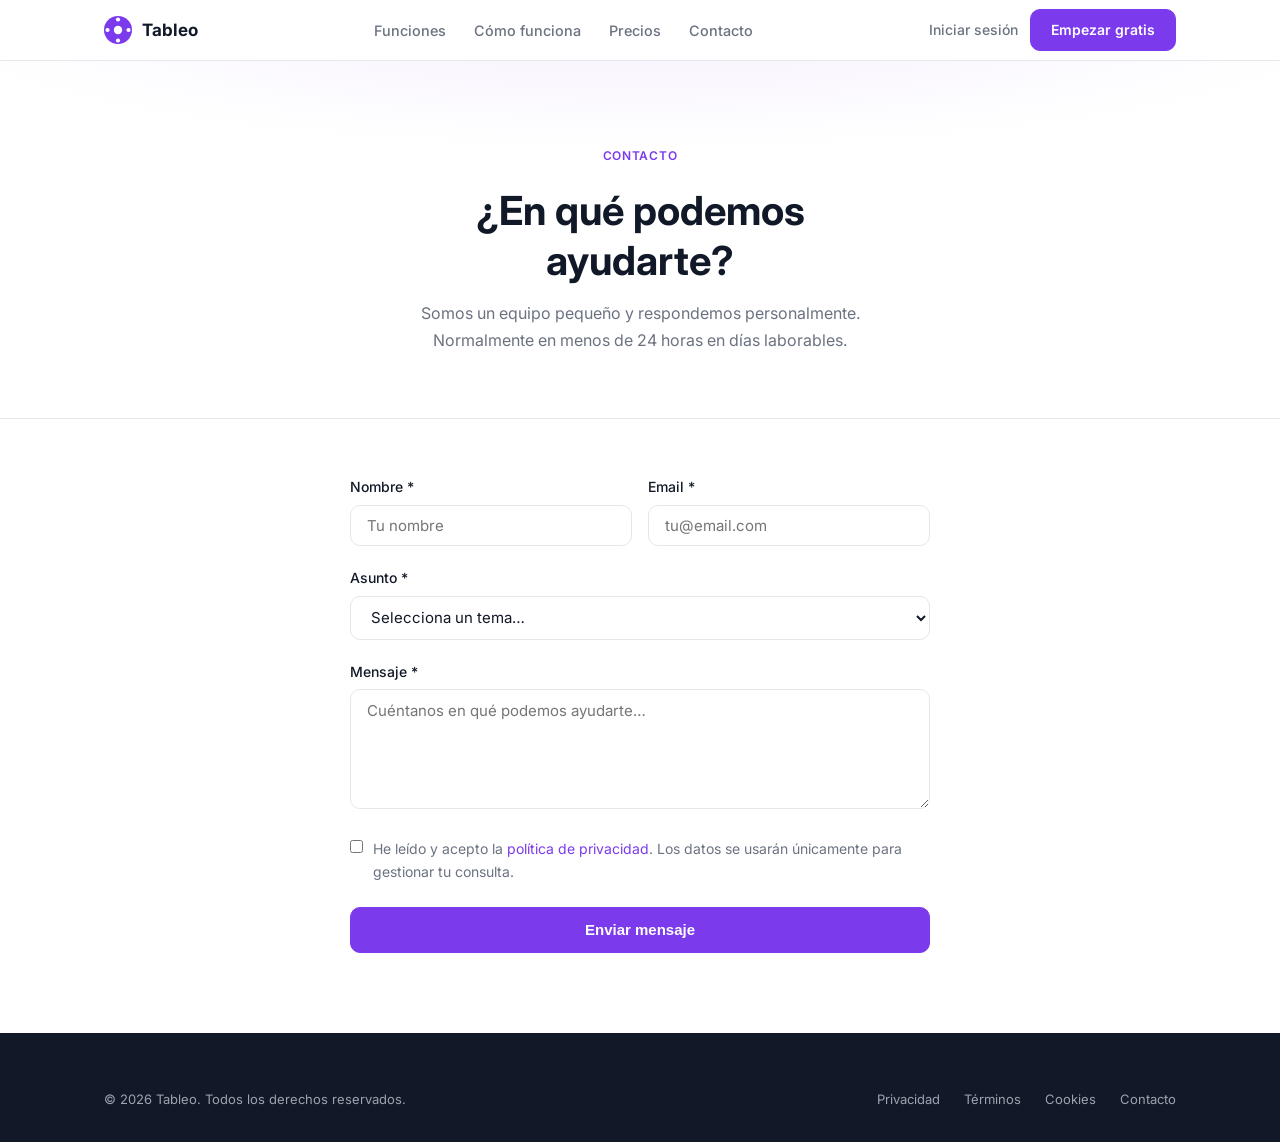
==== contact/index.html @ b8d8c0a5 "tt" ====
<!DOCTYPE html>
<html lang="es">
<head>
  <meta charset="UTF-8" />
  <meta name="viewport" content="width=device-width, initial-scale=1.0" />
  <title>Contacto — Tableo</title>
  <meta name="robots" content="index, follow" />
  <link rel="canonical" href="https://www.tableo.app/contact" />
  <link rel="preconnect" href="https://fonts.googleapis.com" />
  <link rel="preconnect" href="https://fonts.gstatic.com" crossorigin />
  <link href="https://fonts.googleapis.com/css2?family=Inter:wght@400;500;600;700&display=swap" rel="stylesheet" />
  <link rel="stylesheet" href="/style.css" />
  <link rel="icon" href="/logo.svg" />
</head>
<body>

<nav class="nav">
  <div class="container nav-inner">
    <a href="/" class="nav-logo">
      <img src="/logo.svg" alt="Tableo" width="28" height="28" />
      Tableo
    </a>
    <ul class="nav-links">
      <li><a href="/#funciones">Funciones</a></li>
      <li><a href="/#como-funciona">Cómo funciona</a></li>
      <li><a href="/#precios">Precios</a></li>
      <li><a href="/contact">Contacto</a></li>
    </ul>
    <div class="nav-actions">
      <a href="#" class="js-login nav-login">Iniciar sesión</a>
      <a href="#" class="btn btn-primary js-register" style="padding:.5rem 1.25rem; font-size:.875rem;">Empezar gratis</a>
    </div>
  </div>
</nav>

<section class="contact-hero">
  <div class="container">
    <div class="contact-hero-inner">
      <span class="label">Contacto</span>
      <h1>¿En qué podemos ayudarte?</h1>
      <p>Somos un equipo pequeño y respondemos personalmente.<br>Normalmente en menos de 24 horas en días laborables.</p>
    </div>
  </div>
</section>

<div class="container">
  <div class="contact-form-wrap">

    <div id="success-screen" style="display:none; text-align:center; padding:3rem 1rem;">
      <div style="width:64px;height:64px;background:#dcfce7;border-radius:50%;display:flex;align-items:center;justify-content:center;margin:0 auto 1.25rem;">
        <svg width="28" height="28" viewBox="0 0 24 24" fill="none" stroke="#16a34a" stroke-width="2.5" stroke-linecap="round" stroke-linejoin="round"><path d="M20 6L9 17l-5-5"/></svg>
      </div>
      <h2 style="font-size:1.25rem;margin-bottom:.5rem;">Mensaje enviado</h2>
      <p style="color:var(--muted);font-size:.9375rem;">Te contestamos lo antes posible. Revisa también tu carpeta de spam.</p>
    </div>

    <div id="form-section">
      <div id="error-msg" class="alert alert-error" style="display:none;margin-bottom:1.5rem;"></div>

      <form id="contact-form" novalidate>
        <div class="form-row">
          <div class="form-group">
            <label for="name">Nombre *</label>
            <input type="text" id="name" name="name" required placeholder="Tu nombre" />
          </div>
          <div class="form-group">
            <label for="email">Email *</label>
            <input type="email" id="email" name="email" required placeholder="tu@email.com" />
          </div>
        </div>

        <div class="form-group">
          <label for="subject">Asunto *</label>
          <select id="subject" name="subject" required>
            <option value="">Selecciona un tema…</option>
            <option value="soporte">Soporte técnico</option>
            <option value="facturacion">Facturación o suscripción</option>
            <option value="producto">Pregunta sobre el producto</option>
            <option value="privacidad">Privacidad o datos personales</option>
            <option value="prensa">Prensa o colaboraciones</option>
            <option value="otro">Otro</option>
          </select>
        </div>

        <div class="form-group">
          <label for="message">Mensaje *</label>
          <textarea id="message" name="message" required placeholder="Cuéntanos en qué podemos ayudarte…" rows="5"></textarea>
        </div>

        <div class="form-group" style="margin-bottom:1.5rem;">
          <label style="display:flex;align-items:flex-start;gap:.625rem;font-weight:400;cursor:pointer;">
            <input type="checkbox" id="privacy" name="privacy" required style="width:auto;margin-top:3px;accent-color:var(--primary);" />
            <span style="font-size:.875rem;color:var(--muted);">
              He leído y acepto la <a href="/privacy" target="_blank" style="color:var(--primary);">política de privacidad</a>. Los datos se usarán únicamente para gestionar tu consulta.
            </span>
          </label>
        </div>

        <button type="submit" id="submit-btn" class="btn btn-primary" style="width:100%;justify-content:center;padding:.85rem;">
          Enviar mensaje
        </button>
      </form>
    </div>

  </div>
</div>

<footer class="footer">
  <div class="container">
    <div class="footer-bottom" style="border-top:none; padding-top:0;">
      <span>© <span id="year"></span> Tableo. Todos los derechos reservados.</span>
      <div class="footer-legal">
        <a href="/privacy">Privacidad</a>
        <a href="/terms">Términos</a>
        <a href="/cookies">Cookies</a>
        <a href="/contact">Contacto</a>
      </div>
    </div>
  </div>
</footer>

<script>
  var TABLEO_API = 'https://mimesa-backend.onrender.com';
  var TABLEO_APP = 'http://app.tableo.app';
  document.querySelectorAll('.js-register').forEach(function(el){ el.href = TABLEO_APP + '/register'; });
  document.querySelectorAll('.js-login').forEach(function(el){ el.href = TABLEO_APP + '/login'; });
  document.getElementById('year').textContent = new Date().getFullYear();

  document.getElementById('contact-form').addEventListener('submit', async function (e) {
    e.preventDefault();

    var name    = document.getElementById('name').value.trim();
    var email   = document.getElementById('email').value.trim();
    var subject = document.getElementById('subject').value;
    var message = document.getElementById('message').value.trim();
    var privacy = document.getElementById('privacy').checked;

    var errorEl   = document.getElementById('error-msg');
    var submitBtn = document.getElementById('submit-btn');

    errorEl.style.display = 'none';

    if (!name || !email || !subject || !message || !privacy) {
      errorEl.textContent = 'Por favor, completa todos los campos obligatorios.';
      errorEl.style.display = 'block';
      return;
    }

    submitBtn.disabled = true;
    submitBtn.textContent = 'Enviando...';

    try {
      var res = await fetch(TABLEO_API + '/api/contact', {
        method: 'POST',
        headers: { 'Content-Type': 'application/json' },
        body: JSON.stringify({ name, email, subject, message }),
      });
      if (!res.ok) throw new Error('error');
      document.getElementById('form-section').style.display = 'none';
      document.getElementById('success-screen').style.display = 'block';
    } catch {
      errorEl.textContent = 'Algo ha fallado. Inténtalo de nuevo en unos minutos.';
      errorEl.style.display = 'block';
      submitBtn.disabled = false;
      submitBtn.textContent = 'Enviar mensaje';
    }
  });
</script>

</body>
</html>
---- style.css ----
/* ─── Reset & base ──────────────────────────────────────────── */
*, *::before, *::after { box-sizing: border-box; margin: 0; padding: 0; }

:root {
  --primary:       #7C3AED;
  --primary-dark:  #6D28D9;
  --primary-light: #f5f3ff;
  --text:          #111827;
  --muted:         #6b7280;
  --light:         #9ca3af;
  --border:        #e5e7eb;
  --bg:            #ffffff;
  --bg-subtle:     #f9fafb;
  --radius:        10px;
  --radius-lg:     16px;
  --shadow-sm:     0 1px 3px rgba(0,0,0,.08), 0 1px 2px rgba(0,0,0,.05);
  --shadow:        0 4px 12px rgba(0,0,0,.08);
}

html { scroll-behavior: smooth; }

body {
  font-family: 'Inter', system-ui, -apple-system, sans-serif;
  color: var(--text);
  background: var(--bg);
  line-height: 1.65;
  -webkit-font-smoothing: antialiased;
}

img { display: block; max-width: 100%; }
a  { color: inherit; text-decoration: none; }

/* ─── Typography helpers ────────────────────────────────────── */
.label {
  display: inline-block;
  font-size: .75rem;
  font-weight: 600;
  letter-spacing: .06em;
  text-transform: uppercase;
  color: var(--primary);
  margin-bottom: .75rem;
}

h1, h2, h3 { line-height: 1.25; font-weight: 700; }

h1 { font-size: clamp(2rem, 5vw, 3.25rem); }
h2 { font-size: clamp(1.5rem, 3vw, 2.25rem); }
h3 { font-size: 1.125rem; }

.lead {
  font-size: 1.0625rem;
  color: var(--muted);
  max-width: 36rem;
}

/* ─── Layout ────────────────────────────────────────────────── */
.container {
  width: 100%;
  max-width: 1120px;
  margin: 0 auto;
  padding: 0 1.5rem;
}

.section { padding: 5rem 0; }
.section-sm { padding: 3.5rem 0; }

/* ─── Buttons ───────────────────────────────────────────────── */
.btn {
  display: inline-flex;
  align-items: center;
  gap: .5rem;
  padding: .65rem 1.4rem;
  border-radius: var(--radius);
  font-size: .9375rem;
  font-weight: 600;
  cursor: pointer;
  transition: background .15s, box-shadow .15s, transform .1s;
  border: 1.5px solid transparent;
  text-decoration: none;
}
.btn:active { transform: translateY(1px); }

.btn-primary {
  background: var(--primary);
  color: #fff;
  border-color: var(--primary);
}
.btn-primary:hover { background: var(--primary-dark); border-color: var(--primary-dark); }

.btn-outline {
  background: transparent;
  color: var(--text);
  border-color: var(--border);
}
.btn-outline:hover { border-color: #d1d5db; background: var(--bg-subtle); }

.btn-lg {
  padding: .85rem 2rem;
  font-size: 1rem;
}

/* ─── Nav login link ────────────────────────────────────────── */
.nav-login {
  font-size: .875rem;
  font-weight: 500;
  color: var(--muted);
  transition: color .15s;
}
.nav-login:hover { color: var(--text); }

/* ─── Navigation ────────────────────────────────────────────── */
.nav {
  position: sticky;
  top: 0;
  z-index: 100;
  background: rgba(255,255,255,.92);
  backdrop-filter: blur(8px);
  border-bottom: 1px solid var(--border);
}

.nav-inner {
  display: flex;
  align-items: center;
  justify-content: space-between;
  height: 60px;
}

.nav-logo {
  display: flex;
  align-items: center;
  gap: .625rem;
  font-size: 1.0625rem;
  font-weight: 700;
  color: var(--text);
}

.nav-logo-icon {
  width: 32px;
  height: 32px;
  background: var(--primary);
  border-radius: 8px;
  display: flex;
  align-items: center;
  justify-content: center;
}

.nav-links {
  display: flex;
  align-items: center;
  gap: 1.75rem;
  list-style: none;
}

.nav-links a {
  font-size: .9rem;
  color: var(--muted);
  font-weight: 500;
  transition: color .15s;
}
.nav-links a:hover { color: var(--text); }

.nav-actions {
  display: flex;
  align-items: center;
  gap: .75rem;
}

/* ─── Hero ──────────────────────────────────────────────────── */
.hero {
  padding: 5rem 0 4.5rem;
  background: radial-gradient(ellipse 90% 60% at 60% -5%, rgba(124,58,237,.08) 0%, transparent 65%);
  overflow: hidden;
}

/* Split grid */
.hero-split {
  display: grid;
  grid-template-columns: 1fr 1.6fr;
  gap: 3.5rem 4rem;
  align-items: center;
}

.hero-left {
  display: flex;
  flex-direction: column;
  gap: 0;
}

.hero-right {
  position: relative;
}

/* Floating shadow behind mockup */
.hero-right .sf-browser {
  box-shadow: 0 24px 80px rgba(0,0,0,.14), 0 2px 8px rgba(0,0,0,.06);
  border-radius: 12px;
  max-height: 540px;
  overflow: hidden;
}

/* Phone mockup — hidden on desktop, shown on mobile */
.phone-mock { display: none; }

/* ── Phone mock styles ─────────────────────────────────────── */
.phone-mock {
  background: #f3f4f6;
  border-radius: 28px;
  box-shadow: 0 20px 60px rgba(0,0,0,.16), 0 0 0 1px rgba(0,0,0,.07);
  overflow: hidden;
  width: 100%;
  max-width: 360px;
  margin: 0 auto;
  font-size: .82rem;
}

.pm-topbar {
  background: #fff;
  display: flex;
  align-items: center;
  gap: 8px;
  padding: 13px 16px;
  border-bottom: 1px solid #f3f4f6;
}
.pm-hamburger {
  display: flex;
  flex-direction: column;
  gap: 4px;
  width: 20px;
  cursor: default;
}
.pm-hamburger span {
  display: block;
  height: 2px;
  background: #374151;
  border-radius: 1px;
}
.pm-logo {
  display: flex;
  align-items: center;
  gap: 6px;
  font-weight: 700;
  font-size: .875rem;
  flex: 1;
}
.pm-logo-icon { line-height: 0; }
.pm-add-btn {
  background: var(--primary);
  color: #fff;
  border-radius: 20px;
  padding: 6px 14px;
  font-size: .75rem;
  font-weight: 700;
  white-space: nowrap;
}

.pm-biz {
  background: #fff;
  padding: 14px 16px 6px;
}
.pm-biz-name {
  font-size: 1.15rem;
  font-weight: 700;
  color: #111827;
}
.pm-biz-date {
  font-size: .75rem;
  color: #9ca3af;
  margin-top: 2px;
  text-transform: capitalize;
}

.pm-tabs {
  background: #fff;
  display: flex;
  gap: 6px;
  padding: 8px 16px 12px;
}
.pm-tab {
  padding: 7px 16px;
  border-radius: 20px;
  font-size: .78rem;
  font-weight: 500;
  color: #9ca3af;
  background: #f3f4f6;
}
.pm-tab--active {
  background: #fff;
  box-shadow: 0 1px 5px rgba(0,0,0,.13);
  color: #111827;
  font-weight: 600;
}

.pm-section-badge {
  margin: 8px 16px;
  display: inline-block;
  background: #e5e7eb;
  color: #6b7280;
  font-size: .72rem;
  font-weight: 600;
  padding: 3px 11px;
  border-radius: 12px;
}

.pm-day-card {
  margin: 0 10px 10px;
  background: #fff;
  border-radius: 16px;
  box-shadow: 0 1px 4px rgba(0,0,0,.07);
  overflow: hidden;
}
.pm-day-hdr {
  display: flex;
  justify-content: space-between;
  align-items: center;
  padding: 10px 14px 8px;
  font-size: .8rem;
  color: #111827;
}
.pm-day-date { color: #9ca3af; font-weight: 400; }
.pm-day-count { font-size: .72rem; color: #9ca3af; }

.pm-rsv {
  display: flex;
  border-top: 1px solid #f3f4f6;
}
.pm-rsv-bar {
  width: 4px;
  background: var(--primary);
  flex-shrink: 0;
}
.pm-rsv-body { flex: 1; }
.pm-rsv-main {
  display: flex;
  align-items: flex-start;
  gap: 10px;
  padding: 10px 12px 10px 10px;
}
.pm-rsv-time {
  font-size: .9rem;
  font-weight: 700;
  color: #111827;
  width: 38px;
  flex-shrink: 0;
  padding-top: 1px;
}
.pm-rsv-info { flex: 1; }
.pm-rsv-name {
  font-size: .85rem;
  font-weight: 600;
  color: #111827;
  margin-bottom: 4px;
}
.pm-rsv-meta {
  display: flex;
  flex-wrap: wrap;
  align-items: center;
  gap: 4px;
}
.pm-meta-item {
  display: flex;
  align-items: center;
  gap: 2px;
  color: #6b7280;
  font-size: .72rem;
}
.pm-text-muted { color: #9ca3af; }

.pm-status {
  font-size: .65rem;
  font-weight: 700;
  padding: 2px 7px;
  border-radius: 10px;
}
.pm-status--confirmed { background: #d1fae5; color: #065f46; }

.pm-mesa-pill {
  display: inline-flex;
  align-items: center;
  justify-content: center;
  width: 18px;
  height: 18px;
  border-radius: 50%;
  background: #ede9fe;
  color: var(--primary);
  font-size: .6rem;
  font-weight: 700;
}

.pm-chevron {
  color: #9ca3af;
  font-size: 1.1rem;
  line-height: 1;
  margin-top: 1px;
}
.pm-chevron--right { font-size: 1rem; margin-top: 3px; }

/* Expanded detail */
.pm-rsv-detail {
  padding: 8px 12px 12px calc(10px + 4px + 38px + 10px);
  display: flex;
  flex-direction: column;
  gap: 6px;
  border-top: 1px solid #f3f4f6;
}
.pm-detail-phone {
  display: flex;
  align-items: center;
  gap: 5px;
  color: var(--primary);
  font-weight: 600;
  font-size: .78rem;
}
.pm-detail-mesa {
  display: flex;
  align-items: center;
  gap: 6px;
  font-size: .75rem;
  color: #6b7280;
}
.pm-mesa-tag {
  background: #f3f4f6;
  border: 1px solid #e5e7eb;
  border-radius: 8px;
  padding: 1px 9px;
  font-size: .72rem;
  color: #374151;
}
.pm-actions {
  display: flex;
  gap: 5px;
  flex-wrap: wrap;
  margin-top: 2px;
}
.pm-action {
  padding: 4px 10px;
  border-radius: 8px;
  font-size: .68rem;
  font-weight: 600;
  border: 1px solid #e5e7eb;
  background: #f9fafb;
  color: #374151;
  cursor: default;
}
.pm-action--noshow { background: #fffbeb; color: #d97706; border-color: #fcd34d; }
.pm-action--cancel  { background: #fef2f2; color: #dc2626; border-color: #fecaca; }

/* Feature block calendar: clip after Terraza row 2
   topbar≈42 + times≈22 + hdr-interior≈18 + 6rows×32=192 + hdr-terraza≈18 + 2rows×32=64 = 356px */
.fb-visual .sf-app {
  min-height: unset;
  height: 356px;
  overflow: hidden;
}

/* Hero mockup: show SALA, hide ACCIONES (7th col) */
.hero-right .sf-thead,
.hero-right .sf-row {
  grid-template-columns: 2fr .75fr .5fr .85fr .6fr .95fr;
}
.hero-right .sf-thead span:nth-child(7),
.hero-right .sf-row > *:nth-child(7) { display: none; }

/* Slightly smaller sidebar in hero context */
.hero-right .sf-sidebar { width: 130px; }

/* Force button to single line in hero */
.hero-right .sf-new-rsv-btn {
  white-space: nowrap;
  font-size: .64rem;
  padding: 6px 8px;
}


.hero-badge {
  display: inline-flex;
  align-items: center;
  gap: .4rem;
  background: var(--primary-light);
  color: var(--primary);
  font-size: .8rem;
  font-weight: 600;
  letter-spacing: .04em;
  padding: .35rem .9rem;
  border-radius: 20px;
  margin-bottom: 1.25rem;
  border: 1px solid rgba(124,58,237,.15);
  width: fit-content;
}

.hero-left h1 {
  font-size: clamp(2rem, 3.5vw, 2.9rem);
  margin-bottom: 1.5rem;
  line-height: 1.15;
}

/* Checkmark bullets */
.hero-bullets {
  list-style: none;
  display: flex;
  flex-direction: column;
  gap: .7rem;
  margin-bottom: 2rem;
}

.hero-bullets li {
  display: flex;
  align-items: center;
  gap: .6rem;
  font-size: 1rem;
  color: var(--text);
  font-weight: 500;
}

.hero-bullets li svg {
  flex-shrink: 0;
  color: var(--primary);
  stroke: var(--primary);
}

.hero-cta {
  display: flex;
  flex-direction: column;
  align-items: flex-start;
  gap: .625rem;
}

.hero-sub {
  font-size: .8125rem;
  color: var(--light);
}

.hero-mockup {
  margin: 3.5rem auto 0;
  max-width: 820px;
  background: var(--bg-subtle);
  border: 1px solid var(--border);
  border-radius: var(--radius-lg);
  overflow: hidden;
  box-shadow: 0 20px 60px rgba(0,0,0,.1);
}

.mockup-bar {
  background: #f1f3f5;
  border-bottom: 1px solid var(--border);
  padding: .7rem 1rem;
  display: flex;
  align-items: center;
  gap: .5rem;
}

.mockup-dot {
  width: 11px;
  height: 11px;
  border-radius: 50%;
}

.mockup-url {
  flex: 1;
  background: #fff;
  border: 1px solid var(--border);
  border-radius: 6px;
  padding: .3rem .75rem;
  font-size: .75rem;
  color: var(--muted);
  margin: 0 .5rem;
  text-align: center;
}

.mockup-content {
  padding: 1.5rem;
  min-height: 300px;
  display: grid;
  grid-template-columns: 180px 1fr;
  gap: 1rem;
}

.mockup-logo-row {
  display: flex;
  align-items: center;
  gap: .5rem;
  margin-bottom: .75rem;
  padding: 0 .25rem;
}

.mockup-sidebar {
  background: #fff;
  border: 1px solid var(--border);
  border-radius: var(--radius);
  padding: 1rem;
  display: flex;
  flex-direction: column;
  gap: .5rem;
}

.mockup-nav-item {
  height: 32px;
  border-radius: 7px;
  background: var(--bg-subtle);
}
.mockup-nav-item.active { background: var(--primary-light); }

.mockup-main {
  display: flex;
  flex-direction: column;
  gap: 1rem;
}

.mockup-header-row {
  display: flex;
  gap: .75rem;
}

.mockup-stat {
  flex: 1;
  background: #fff;
  border: 1px solid var(--border);
  border-radius: var(--radius);
  padding: 1rem;
}

.mockup-stat-num {
  height: 22px;
  background: var(--primary-light);
  border-radius: 5px;
  margin-bottom: .5rem;
  width: 60%;
}

.mockup-stat-label {
  height: 12px;
  background: var(--bg-subtle);
  border-radius: 4px;
  width: 80%;
}

.mockup-table-wrap {
  background: #fff;
  border: 1px solid var(--border);
  border-radius: var(--radius);
  overflow: hidden;
}

.mockup-row {
  display: flex;
  gap: .5rem;
  padding: .6rem 1rem;
  border-bottom: 1px solid var(--border);
  align-items: center;
}
.mockup-row:last-child { border-bottom: none; }

.mockup-pill {
  height: 20px;
  border-radius: 20px;
  background: var(--bg-subtle);
}

/* ─── Stats bar ─────────────────────────────────────────────── */
.stats-bar {
  background: var(--bg-subtle);
  border-top: 1px solid var(--border);
  border-bottom: 1px solid var(--border);
  padding: 2.25rem 0;
}

.stats-grid {
  display: flex;
  justify-content: center;
  gap: 0;
  flex-wrap: wrap;
}

.stat-item {
  flex: 1;
  min-width: 160px;
  text-align: center;
  padding: .5rem 2rem;
  border-right: 1px solid var(--border);
}
.stat-item:last-child { border-right: none; }

.stat-number {
  font-size: 2rem;
  font-weight: 700;
  color: var(--text);
  line-height: 1;
  margin-bottom: .3rem;
}

.stat-desc {
  font-size: .85rem;
  color: var(--muted);
}

/* ─── Features ──────────────────────────────────────────────── */
.features-intro { text-align: center; margin-bottom: 3.5rem; }
.features-intro .lead { margin: .75rem auto 0; }

/* Legacy grid (kept in case referenced elsewhere) */
.features-grid {
  display: grid;
  grid-template-columns: repeat(auto-fill, minmax(300px, 1fr));
  gap: 1.5rem;
}

/* New 3-column area layout */
.features-areas {
  display: grid;
  grid-template-columns: repeat(3, 1fr);
  gap: 2rem;
}

.feature-area {
  background: var(--bg);
  border: 1px solid var(--border);
  border-radius: var(--radius-lg);
  padding: 2rem;
}

.feature-area-icon {
  width: 48px;
  height: 48px;
  border-radius: var(--radius);
  background: var(--primary-light);
  display: flex;
  align-items: center;
  justify-content: center;
  color: var(--primary);
  margin-bottom: 1.25rem;
}

.feature-area h3 {
  font-size: 1.0625rem;
  margin-bottom: .4rem;
}

.feature-area > p {
  font-size: .875rem;
  color: var(--muted);
  margin-bottom: 1.25rem;
  line-height: 1.55;
}

.feature-area-list {
  list-style: none;
  display: flex;
  flex-direction: column;
  gap: .6rem;
}

.feature-area-list li {
  font-size: .875rem;
  color: var(--text);
  padding-left: 1.1rem;
  position: relative;
}

.feature-area-list li::before {
  content: '·';
  position: absolute;
  left: 0;
  color: var(--primary);
  font-weight: 700;
}

.feature-card {
  background: var(--bg);
  border: 1px solid var(--border);
  border-radius: var(--radius-lg);
  padding: 1.75rem;
  transition: box-shadow .2s;
}
.feature-card:hover { box-shadow: var(--shadow); }

.feature-icon {
  width: 44px;
  height: 44px;
  border-radius: var(--radius);
  background: var(--primary-light);
  display: flex;
  align-items: center;
  justify-content: center;
  margin-bottom: 1.1rem;
  color: var(--primary);
}

.feature-card h3 { margin-bottom: .4rem; }
.feature-card p  { font-size: .9rem; color: var(--muted); }

.feature-card--new {
  border-color: rgba(124,58,237,.25);
  background: linear-gradient(135deg, #faf9ff 0%, #fff 60%);
}

.feature-chip {
  display: inline-block;
  margin-top: .75rem;
  font-size: .7rem;
  font-weight: 700;
  letter-spacing: .05em;
  text-transform: uppercase;
  color: var(--primary);
  background: var(--primary-light);
  border: 1px solid rgba(124,58,237,.2);
  padding: .2rem .65rem;
  border-radius: 20px;
}

.feature-chip--new {
  background: #fdf4ff;
  color: #9333ea;
  border-color: rgba(147,51,234,.2);
}

/* ─── How it works ──────────────────────────────────────────── */
.how-section { background: var(--bg-subtle); }

.how-intro { text-align: center; margin-bottom: 3.5rem; }
.how-intro .lead { margin: .75rem auto 0; }

.steps-grid {
  display: grid;
  grid-template-columns: repeat(auto-fill, minmax(250px, 1fr));
  gap: 2rem;
}

.step {
  display: flex;
  flex-direction: column;
  gap: .75rem;
}

.step-number {
  width: 40px;
  height: 40px;
  border-radius: 50%;
  background: var(--primary);
  color: #fff;
  font-weight: 700;
  font-size: .9375rem;
  display: flex;
  align-items: center;
  justify-content: center;
}

.step h3 { font-size: 1rem; }
.step p  { font-size: .9rem; color: var(--muted); }

/* ─── Pricing ───────────────────────────────────────────────── */
.pricing-intro { text-align: center; margin-bottom: 3.5rem; }
.pricing-intro .lead { margin: .75rem auto 0; }

.pricing-grid {
  display: grid;
  grid-template-columns: repeat(3, 1fr);
  gap: 1.5rem;
  max-width: 1020px;
  margin: 0 auto;
  align-items: stretch;
}

.plan-card {
  border: 1.5px solid var(--border);
  border-radius: var(--radius-lg);
  padding: 2rem;
  background: var(--bg);
  display: flex;
  flex-direction: column;
  gap: .3rem;
}

.plan-card.featured {
  border-color: var(--primary);
  box-shadow: 0 0 0 1px var(--primary);
  position: relative;
}

.plan-card--pro {
  border-color: #d97706;
  box-shadow: 0 0 0 1px #d97706;
  position: relative;
}

.plan-badge {
  position: absolute;
  top: -13px;
  left: 50%;
  transform: translateX(-50%);
  background: var(--primary);
  color: #fff;
  font-size: .72rem;
  font-weight: 700;
  letter-spacing: .05em;
  text-transform: uppercase;
  padding: .25rem .9rem;
  border-radius: 20px;
  white-space: nowrap;
}

.plan-badge--gold {
  background: #d97706;
}

/* No-shows callout box inside Pro card */
.plan-noshow-box {
  display: flex;
  align-items: flex-start;
  gap: .75rem;
  background: #fffbeb;
  border: 1px solid #fcd34d;
  border-radius: 8px;
  padding: .75rem 1rem;
  margin-bottom: 1.25rem;
}
.plan-noshow-box svg { flex-shrink: 0; margin-top: 2px; color: #d97706; }
.plan-noshow-box div { display: flex; flex-direction: column; gap: .2rem; }
.plan-noshow-box strong { font-size: .825rem; color: #92400e; }
.plan-noshow-box span { font-size: .775rem; color: #b45309; line-height: 1.4; }

/* Pro CTA button */
.btn-pro {
  display: inline-flex;
  align-items: center;
  justify-content: center;
  gap: .5rem;
  background: #d97706;
  color: #fff;
  font-weight: 700;
  font-size: .9375rem;
  padding: .75rem 1.5rem;
  border-radius: var(--radius);
  border: none;
  cursor: pointer;
  transition: background .2s;
  width: 100%;
}
.btn-pro:hover { background: #b45309; }

.plan-name {
  font-size: .9rem;
  font-weight: 600;
  color: var(--muted);
  text-transform: uppercase;
  letter-spacing: .05em;
}

.plan-price {
  font-size: 2.25rem;
  font-weight: 700;
  margin: .25rem 0 .1rem;
}

.plan-price span {
  font-size: 1rem;
  font-weight: 400;
  color: var(--muted);
}

.plan-desc {
  font-size: .875rem;
  color: var(--muted);
  margin-bottom: 1.25rem;
  min-height: 2.5rem;
}

.plan-features {
  list-style: none;
  display: flex;
  flex-direction: column;
  gap: .6rem;
  margin-bottom: 1.75rem;
  flex: 1;
}

.plan-features li {
  display: flex;
  align-items: flex-start;
  gap: .625rem;
  font-size: .875rem;
  color: var(--text);
}

.plan-features li svg { flex-shrink: 0; margin-top: 2px; color: var(--primary); }

.plan-features li.disabled {
  color: var(--light);
}

.plan-features li.disabled svg { color: var(--border); }

/* ─── Spotlight (marketing + promos) ───────────────────────── */
.spotlight-section {
  background: linear-gradient(180deg, var(--bg-subtle) 0%, #fff 100%);
}

.spotlight-intro {
  text-align: center;
  margin-bottom: 3.5rem;
}
.spotlight-intro .lead { margin: .75rem auto 0; }

.spotlight-grid {
  display: grid;
  grid-template-columns: repeat(3, 1fr);
  gap: 1.5rem;
}

.spotlight-card {
  background: #fff;
  border: 1.5px solid var(--border);
  border-radius: var(--radius-lg);
  padding: 2rem;
  display: flex;
  flex-direction: column;
  gap: .75rem;
  transition: box-shadow .2s, transform .2s;
}
.spotlight-card:hover {
  box-shadow: 0 8px 30px rgba(124,58,237,.1);
  transform: translateY(-2px);
}

.spotlight-card--public {
  background: linear-gradient(135deg, #faf9ff 0%, #fff 60%);
  border-color: rgba(124,58,237,.25);
}

.spotlight-card-icon {
  width: 52px;
  height: 52px;
  border-radius: 14px;
  background: var(--primary-light);
  display: flex;
  align-items: center;
  justify-content: center;
  color: var(--primary);
  flex-shrink: 0;
  margin-bottom: .25rem;
}

.spotlight-card h3 { font-size: 1.0625rem; margin: 0; }
.spotlight-card > p { font-size: .9rem; color: var(--muted); margin: 0; flex: 1; }

.spotlight-list {
  list-style: none;
  display: flex;
  flex-direction: column;
  gap: .5rem;
  margin: 0;
  padding: 0;
  border-top: 1px solid var(--border);
  padding-top: 1rem;
  margin-top: .25rem;
}

.spotlight-list li {
  display: flex;
  align-items: flex-start;
  gap: .5rem;
  font-size: .85rem;
  color: var(--muted);
  line-height: 1.5;
}
.spotlight-list li svg { flex-shrink: 0; margin-top: 2px; }

/* ─── Módulos Pro ───────────────────────────────────────────── */
.modules-section { background: var(--bg-subtle); }

.modules-intro {
  text-align: center;
  margin-bottom: 3.5rem;
}
.modules-intro .lead { margin: .75rem auto 0; }

.label--gold { color: #d97706; }

.modules-grid {
  display: grid;
  grid-template-columns: 1fr 1fr;
  gap: 1.75rem;
  max-width: 960px;
  margin: 0 auto;
}

.module-card {
  background: #fff;
  border: 1.5px solid var(--border);
  border-radius: var(--radius-lg);
  padding: 2rem;
  display: flex;
  flex-direction: column;
  gap: 1rem;
}

.module-card-header {
  display: flex;
  align-items: flex-start;
  gap: 1rem;
}

.module-card-icon {
  width: 52px;
  height: 52px;
  border-radius: 14px;
  display: flex;
  align-items: center;
  justify-content: center;
  flex-shrink: 0;
}
.module-card-icon--blue   { background: #eff6ff; color: #2563eb; }
.module-card-icon--green  { background: #f0fdf4; color: #16a34a; }

.module-card-tag {
  font-size: .72rem;
  font-weight: 700;
  letter-spacing: .06em;
  text-transform: uppercase;
  color: #d97706;
  margin: 0 0 .2rem;
}
.module-card-title {
  font-size: 1.0625rem;
  font-weight: 700;
  margin: 0;
  line-height: 1.3;
}

.module-card-desc {
  font-size: .9rem;
  color: var(--muted);
  line-height: 1.6;
  margin: 0;
}

/* Mini mockup shared */
.module-mock {
  border: 1px solid var(--border);
  border-radius: 10px;
  overflow: hidden;
  background: #fff;
  font-size: .75rem;
}

/* Staff mockup */
.module-mock--staff .mm-row {
  display: grid;
  grid-template-columns: 28px 1fr 1fr 1fr;
  align-items: center;
  gap: .5rem;
  padding: .45rem .75rem;
  border-bottom: 1px solid #f3f4f6;
}
.module-mock--staff .mm-row:last-child { border-bottom: none; }
.module-mock--staff .mm-row--header {
  background: var(--bg-subtle);
  font-size: .67rem;
  font-weight: 600;
  color: var(--muted);
  text-transform: uppercase;
  letter-spacing: .04em;
  grid-template-columns: 1fr 1fr 1fr;
  padding-left: calc(.75rem + 28px + .5rem);
}

.mm-avatar {
  width: 26px;
  height: 26px;
  border-radius: 50%;
  display: inline-flex;
  align-items: center;
  justify-content: center;
  font-size: .58rem;
  font-weight: 700;
  flex-shrink: 0;
}
.mm-avatar--green  { background: #dcfce7; color: #15803d; }
.mm-avatar--purple { background: #ede9fe; color: #7c3aed; }
.mm-avatar--amber  { background: #fef3c7; color: #d97706; }
.mm-avatar--blue   { background: #dbeafe; color: #2563eb; }

.mm-name   { font-weight: 600; color: var(--text); }
.mm-shift  { color: var(--muted); }
.mm-role   { color: var(--muted); }

/* Finance mockup */
.module-mock--finance {
  padding: .85rem 1rem;
  display: flex;
  flex-direction: column;
  gap: .65rem;
}

.mm-finance-row {
  display: grid;
  grid-template-columns: 1fr 1fr;
  gap: .5rem;
}

.mm-finance-kpi {
  background: var(--bg-subtle);
  border-radius: 8px;
  padding: .5rem .75rem;
  display: flex;
  flex-direction: column;
  gap: .15rem;
}
.mm-kpi-label { font-size: .67rem; color: var(--muted); font-weight: 500; }
.mm-kpi-value { font-size: .9rem; font-weight: 700; }
.mm-kpi-value--green { color: #16a34a; }
.mm-kpi-value--red   { color: #dc2626; }

.mm-finance-bar-label {
  display: flex;
  justify-content: space-between;
  align-items: center;
  font-size: .7rem;
  font-weight: 600;
  color: var(--muted);
}
.mm-finance-bar {
  height: 7px;
  background: #f3f4f6;
  border-radius: 4px;
  overflow: hidden;
}
.mm-finance-bar-fill {
  height: 100%;
  width: 82%;
  background: linear-gradient(90deg, #22c55e, #16a34a);
  border-radius: 4px;
}

.mm-finance-items {
  display: flex;
  flex-direction: column;
  gap: .3rem;
}
.mm-fi-row {
  display: grid;
  grid-template-columns: 10px 1fr auto;
  align-items: center;
  gap: .4rem;
  font-size: .72rem;
  color: var(--muted);
}
.mm-fi-dot {
  width: 7px;
  height: 7px;
  border-radius: 50%;
  flex-shrink: 0;
}
.mm-fi-dot--green { background: #22c55e; }
.mm-fi-dot--red   { background: #ef4444; }
.mm-fi-amt { font-weight: 700; color: var(--text); }

/* Feature list under mockup */
.module-list {
  list-style: none;
  display: flex;
  flex-direction: column;
  gap: .5rem;
  padding: 0;
  margin: 0;
  padding-top: .75rem;
  border-top: 1px solid var(--border);
}
.module-list li {
  display: flex;
  align-items: flex-start;
  gap: .5rem;
  font-size: .875rem;
  color: var(--muted);
  line-height: 1.5;
}
.module-list li svg { flex-shrink: 0; margin-top: 3px; color: var(--primary); }

@media (max-width: 768px) {
  .modules-grid { grid-template-columns: 1fr; max-width: 480px; margin: 0 auto; }
}

/* ─── Why different ─────────────────────────────────────────── */
.diff-section { background: var(--bg); }

.diff-intro {
  text-align: center;
  margin-bottom: 3rem;
}
.diff-intro h2 { max-width: 600px; margin: 0 auto; }

.diff-grid {
  display: grid;
  grid-template-columns: repeat(2, 1fr);
  gap: 1.5rem;
  max-width: 860px;
  margin: 0 auto;
}

.diff-item {
  display: flex;
  gap: 1.25rem;
  padding: 1.75rem;
  background: var(--bg-subtle);
  border-radius: var(--radius-lg);
  border: 1px solid var(--border);
  align-items: flex-start;
}

.diff-icon {
  font-size: 1.75rem;
  line-height: 1;
  flex-shrink: 0;
}

.diff-item h3 { font-size: 1rem; margin-bottom: .375rem; }
.diff-item p  { font-size: .875rem; color: var(--muted); margin: 0; line-height: 1.6; }

/* ─── FAQ ───────────────────────────────────────────────────── */
.faq-section { background: var(--bg-subtle); }

.faq-intro { text-align: center; margin-bottom: 3rem; }

.faq-list {
  max-width: 680px;
  margin: 0 auto;
  display: flex;
  flex-direction: column;
  gap: 1px;
  border: 1px solid var(--border);
  border-radius: var(--radius-lg);
  overflow: hidden;
  background: var(--border);
}

.faq-item {
  background: var(--bg);
}

.faq-question {
  width: 100%;
  text-align: left;
  background: none;
  border: none;
  padding: 1.25rem 1.5rem;
  font-size: .9375rem;
  font-weight: 600;
  color: var(--text);
  cursor: pointer;
  display: flex;
  justify-content: space-between;
  align-items: center;
  gap: 1rem;
}

.faq-question:hover { background: var(--bg-subtle); }

.faq-answer {
  padding: 0 1.5rem 1.25rem;
  font-size: .9rem;
  color: var(--muted);
  line-height: 1.7;
  display: none;
}

.faq-item.open .faq-answer { display: block; }

.faq-icon { flex-shrink: 0; transition: transform .2s; }
.faq-item.open .faq-icon { transform: rotate(45deg); }

/* ─── CTA Banner ────────────────────────────────────────────── */
.cta-section {
  background: linear-gradient(135deg, var(--primary) 0%, #5b21b6 100%);
  padding: 5rem 0;
}

.cta-inner {
  text-align: center;
  max-width: 640px;
  margin: 0 auto;
}

.cta-section h2 { color: #fff; margin-bottom: .875rem; }

.cta-section p {
  color: rgba(255,255,255,.78);
  font-size: 1.0625rem;
  margin-bottom: 2.25rem;
}

.cta-actions {
  display: flex;
  flex-direction: column;
  align-items: center;
  gap: .875rem;
}

.cta-note {
  font-size: .8125rem;
  color: rgba(255,255,255,.55);
}

.btn-white {
  background: #fff;
  color: var(--primary);
  border-color: #fff;
}
.btn-white:hover { background: #f5f5ff; }

/* ─── Footer ────────────────────────────────────────────────── */
.footer {
  background: #111827;
  color: #9ca3af;
  padding: 3.5rem 0 2rem;
}

.footer-grid {
  display: grid;
  grid-template-columns: 2fr 1fr 1fr 1fr;
  gap: 2.5rem;
  margin-bottom: 3rem;
}

.footer-brand p {
  font-size: .875rem;
  margin-top: .75rem;
  max-width: 260px;
  line-height: 1.7;
}

.footer-logo {
  display: flex;
  align-items: center;
  gap: .5rem;
  color: #fff;
  font-weight: 700;
  font-size: 1rem;
}

.footer-col h4 {
  font-size: .8125rem;
  font-weight: 600;
  text-transform: uppercase;
  letter-spacing: .06em;
  color: #e5e7eb;
  margin-bottom: 1rem;
}

.footer-col ul {
  list-style: none;
  display: flex;
  flex-direction: column;
  gap: .6rem;
}

.footer-col ul a {
  font-size: .875rem;
  color: #9ca3af;
  transition: color .15s;
}
.footer-col ul a:hover { color: #fff; }

.footer-bottom {
  border-top: 1px solid #1f2937;
  padding-top: 1.75rem;
  display: flex;
  align-items: center;
  justify-content: space-between;
  flex-wrap: wrap;
  gap: 1rem;
  font-size: .8125rem;
}

.footer-legal {
  display: flex;
  gap: 1.5rem;
}
.footer-legal a { color: #9ca3af; transition: color .15s; }
.footer-legal a:hover { color: #fff; }

/* ─── Page header (inner pages) ────────────────────────────── */
.page-header {
  background: var(--bg-subtle);
  border-bottom: 1px solid var(--border);
  padding: 3rem 0 2.5rem;
}

.page-header h1 { font-size: 1.875rem; margin-bottom: .5rem; }
.page-header .meta { font-size: .875rem; color: var(--muted); }

/* ─── Prose (legal pages) ───────────────────────────────────── */
.prose {
  max-width: 740px;
  margin: 0 auto;
  padding: 3rem 0 5rem;
}

.prose h2 {
  font-size: 1.25rem;
  margin: 2.5rem 0 .75rem;
}

.prose h3 {
  font-size: 1rem;
  margin: 1.75rem 0 .5rem;
}

.prose p, .prose li {
  font-size: .9375rem;
  color: var(--muted);
  margin-bottom: .75rem;
  line-height: 1.75;
}

.prose ul {
  padding-left: 1.4rem;
  margin-bottom: .75rem;
}

.prose a { color: var(--primary); text-decoration: underline; text-underline-offset: 3px; }

.prose hr {
  border: none;
  border-top: 1px solid var(--border);
  margin: 2.5rem 0;
}

/* ─── Contact page ──────────────────────────────────────────── */
.contact-hero {
  padding: 5rem 0 4rem;
  text-align: center;
  background: radial-gradient(ellipse 80% 50% at 50% -10%, rgba(124,58,237,.07) 0%, transparent 70%);
  border-bottom: 1px solid var(--border);
}

.contact-hero-inner { max-width: 520px; margin: 0 auto; }
.contact-hero-inner h1 { font-size: clamp(1.75rem, 4vw, 2.5rem); margin: .5rem 0 .875rem; }
.contact-hero-inner p  { font-size: 1rem; color: var(--muted); line-height: 1.7; margin: 0; }

.contact-form-wrap {
  max-width: 580px;
  margin: 0 auto;
  padding: 3.5rem 0 5rem;
}

/* ─── Contact form ──────────────────────────────────────────── */
.contact-grid {
  display: grid;
  grid-template-columns: 1fr 1.4fr;
  gap: 4rem;
  padding: 3.5rem 0 5rem;
  align-items: start;
}

.contact-info h2 { font-size: 1.375rem; margin-bottom: .5rem; }
.contact-info p  { font-size: .9rem; color: var(--muted); margin-bottom: 2rem; }

.contact-detail {
  display: flex;
  gap: .875rem;
  margin-bottom: 1.25rem;
  align-items: flex-start;
}

.contact-detail-icon {
  width: 36px;
  height: 36px;
  flex-shrink: 0;
  border-radius: var(--radius-sm);
  background: var(--primary-light);
  display: flex;
  align-items: center;
  justify-content: center;
  color: var(--primary);
}

.contact-detail-text strong { display: block; font-size: .875rem; margin-bottom: .125rem; }
.contact-detail-text span   { font-size: .875rem; color: var(--muted); }

.form-card {
  background: var(--bg);
  border: 1px solid var(--border);
  border-radius: var(--radius-lg);
  padding: 2rem;
  box-shadow: var(--shadow-sm);
}

.form-group { margin-bottom: 1.25rem; }

.form-group label {
  display: block;
  font-size: .875rem;
  font-weight: 500;
  margin-bottom: .4rem;
}

.form-group input,
.form-group select,
.form-group textarea {
  width: 100%;
  border: 1.5px solid var(--border);
  border-radius: var(--radius);
  padding: .65rem 1rem;
  font-size: .9375rem;
  font-family: inherit;
  color: var(--text);
  background: var(--bg);
  transition: border-color .15s, box-shadow .15s;
  outline: none;
}

.form-group input:focus,
.form-group select:focus,
.form-group textarea:focus {
  border-color: var(--primary);
  box-shadow: 0 0 0 3px rgba(124,58,237,.12);
}

.form-group textarea { resize: vertical; min-height: 120px; }

.form-row {
  display: grid;
  grid-template-columns: 1fr 1fr;
  gap: 1rem;
}

/* ─── Alert / success message ───────────────────────────────── */
.alert {
  padding: .875rem 1.25rem;
  border-radius: var(--radius);
  font-size: .9rem;
  margin-bottom: 1.25rem;
}
.alert-success { background: #ecfdf5; border: 1px solid #a7f3d0; color: #065f46; }
.alert-error   { background: #fef2f2; border: 1px solid #fecaca; color: #991b1b; }

/* ─── Responsive ────────────────────────────────────────────── */
@media (max-width: 900px) {
  .footer-grid { grid-template-columns: 1fr 1fr; gap: 2rem; }
}

@media (max-width: 900px) {
  .spotlight-grid { grid-template-columns: 1fr; max-width: 520px; margin: 0 auto; }
  .diff-grid { grid-template-columns: 1fr; max-width: 520px; }
  .features-areas { grid-template-columns: 1fr; max-width: 520px; margin: 0 auto; }
}

@media (max-width: 900px) {
  /* Hero: single column centered */
  .hero { padding: 3.5rem 0 3rem; }
  .hero-split {
    grid-template-columns: 1fr;
    gap: 2rem;
  }
  .hero-left {
    align-items: center;
    text-align: center;
  }
  .hero-left h1 {
    font-size: clamp(2rem, 5.5vw, 2.75rem);
    margin-bottom: 1.25rem;
  }
  .hero-badge { align-self: center; }
  .hero-bullets {
    max-width: 400px;
    margin: 0 auto 1.75rem;
    text-align: left;
  }
  .hero-cta { align-items: center; }
  .hero-sub { text-align: center; }

  /* Mockup: ocultar desktop browser, mostrar phone mock */
  .hero-right {
    display: flex;
    justify-content: center;
  }
  .hero-right .sf-browser { display: none; }
  .phone-mock              { display: block; }
}

@media (max-width: 768px) {
  /* Nav */
  .nav-links { display: none; }

  /* Hero */
  .hero { padding: 3rem 0 2.5rem; }
  .hero-left h1 { font-size: clamp(1.75rem, 6.5vw, 2.2rem); }
  .hero-cta .btn { width: 100%; justify-content: center; }

  /* Mockup */
  .hero-mockup { display: none; }

  /* Sections */
  .section    { padding: 3.5rem 0; }
  .section-sm { padding: 2.5rem 0; }

  /* Stats */
  .stats-grid { flex-direction: column; }
  .stat-item {
    border-right: none;
    border-bottom: 1px solid var(--border);
    padding: 1rem 2rem;
  }
  .stat-item:last-child { border-bottom: none; }

  /* Features */
  .features-grid { grid-template-columns: 1fr; }

  /* Steps */
  .steps-grid { grid-template-columns: 1fr; gap: 1.5rem; }

  /* Spotlight */
  .spotlight-grid { grid-template-columns: 1fr; }

  /* Diff */
  .diff-grid { grid-template-columns: 1fr; }

  /* Pricing: tablet → Free arriba centrado, Basic+Pro lado a lado */
  .pricing-grid { grid-template-columns: 1fr 1fr; max-width: 680px; }
  .pricing-grid .plan-card:first-child { grid-column: 1 / -1; max-width: 340px; margin: 0 auto; width: 100%; }

  /* Footer */
  .footer-grid { grid-template-columns: 1fr 1fr; }
  .footer-bottom { flex-direction: column; align-items: flex-start; gap: .75rem; }
  .footer-legal { flex-wrap: wrap; gap: 1rem; }

  /* Contact */
  .contact-grid { grid-template-columns: 1fr; gap: 2rem; }
  .form-row { grid-template-columns: 1fr; }

  /* Page header */
  .page-header { padding: 2rem 0 1.75rem; }
}

@media (max-width: 600px) {
  /* Pricing: móvil → 1 columna */
  .pricing-grid { grid-template-columns: 1fr; max-width: 440px; }
  .pricing-grid .plan-card:first-child { grid-column: auto; max-width: none; margin: 0; }
}

@media (max-width: 480px) {
  .container { padding: 0 1rem; }

  .hero { padding: 2.25rem 0 2rem; }
  .hero-left h1 { font-size: clamp(1.6rem, 8vw, 2rem); }
  .hero-bullets { max-width: 100%; }
  .hero-bullets li { font-size: .9rem; }

  .phone-mock { max-width: 320px; }

  .section    { padding: 2.5rem 0; }
  .section-sm { padding: 2rem 0; }

  .footer-grid { grid-template-columns: 1fr; }
  .footer { padding: 2.5rem 0 1.5rem; }

  .prose { padding: 2rem 0 3rem; }

  .plan-card { padding: 1.5rem; }

  .feature-card { padding: 1.25rem; }

  .spotlight-card { padding: 1.5rem; }

  .diff-item { padding: 1.25rem; flex-direction: column; gap: .75rem; }

  .cta-section { padding: 3.5rem 0; }
  .cta-section .btn { width: 100%; justify-content: center; }
}

/* ─── Product showcase ───────────────────────────────────────── */
.showcase-section { background: var(--bg-subtle); }

.showcase-intro { text-align: center; margin-bottom: 2.5rem; }

.showcase-wrap {
  display: flex;
  gap: 1.5rem;
  align-items: flex-start;
}

/* Browser chrome */
.sf-browser {
  flex: 1;
  min-width: 0;
  background: #fff;
  border-radius: 12px;
  overflow: hidden;
  box-shadow: 0 8px 40px rgba(0,0,0,.14), 0 1px 3px rgba(0,0,0,.08);
  border: 1px solid #e5e7eb;
}

.sf-browser-bar {
  display: flex;
  align-items: center;
  gap: 6px;
  padding: 9px 14px;
  background: #efefef;
  border-bottom: 1px solid #ddd;
}

.sf-dot { width: 10px; height: 10px; border-radius: 50%; flex-shrink: 0; }

.sf-url {
  flex: 1;
  background: #fff;
  border: 1px solid #d1d5db;
  border-radius: 20px;
  padding: 2px 12px;
  font-size: .68rem;
  color: #6b7280;
  text-align: center;
  margin: 0 8px;
}

/* App layout inside browser */
.sf-app { display: flex; min-height: 400px; font-size: .75rem; }

/* Sidebar */
.sf-sidebar {
  width: 156px;
  flex-shrink: 0;
  background: #12111a;
  color: #fff;
  padding: 12px 8px;
  display: flex;
  flex-direction: column;
  gap: 2px;
}

.sf-sb-brand {
  display: flex;
  align-items: center;
  gap: 8px;
  padding: 4px 4px 12px;
  border-bottom: 1px solid rgba(255,255,255,.08);
  margin-bottom: 8px;
}

.sf-sb-logo {
  width: 26px; height: 26px;
  background: var(--primary);
  border-radius: 7px;
  flex-shrink: 0;
}

.sf-sb-title { font-weight: 700; font-size: .78rem; }
.sf-sb-sub   { font-size: .62rem; color: #9ca3af; }

/* "+ Nueva reserva" button in sidebar */
.sf-new-rsv-btn {
  background: var(--primary);
  color: #fff;
  border-radius: 8px;
  padding: 7px 10px;
  font-size: .7rem;
  font-weight: 700;
  text-align: center;
  margin: 4px 4px 8px;
  cursor: default;
}

.sf-sb-section-label {
  font-size: .58rem;
  color: #6b7280;
  letter-spacing: .08em;
  text-transform: uppercase;
  padding: 6px 8px 2px;
}

.sf-sb-item {
  padding: 6px 10px;
  border-radius: 7px;
  color: #d1d5db;
  font-size: .7rem;
}

.sf-sb-item--active {
  background: var(--primary);
  color: #fff;
  font-weight: 600;
}

.sf-sb-bottom {
  margin-top: auto;
  border-top: 1px solid rgba(255,255,255,.07);
  padding-top: 8px;
  display: flex;
  flex-direction: column;
  gap: 2px;
}

.sf-sb-user {
  display: flex;
  align-items: center;
  gap: 7px;
  padding: 5px 8px;
  margin-top: 2px;
}

.sf-sb-avatar {
  width: 24px; height: 24px;
  border-radius: 50%;
  background: var(--primary);
  color: #fff;
  font-size: .62rem;
  font-weight: 700;
  display: flex; align-items: center; justify-content: center;
  flex-shrink: 0;
}

.sf-sb-uname  { font-size: .68rem; font-weight: 600; color: #e5e7eb; }
.sf-sb-uemail { font-size: .58rem; color: #6b7280; }

/* Main content */
.sf-main {
  flex: 1;
  min-width: 0;
  background: #f3f4f6;
  padding: 14px;
  overflow: hidden;
}

.sf-main-header {
  display: flex;
  align-items: flex-start;
  justify-content: space-between;
  margin-bottom: 10px;
  gap: 8px;
}

.sf-main-title { font-size: 1rem; font-weight: 700; color: #111827; line-height: 1.2; }
.sf-main-sub   { font-size: .62rem; color: #9ca3af; margin-top: 2px; }

.sf-main-actions { display: flex; align-items: center; gap: 6px; flex-shrink: 0; }

.sf-select {
  border: 1px solid #d1d5db;
  border-radius: 7px;
  padding: 4px 9px;
  font-size: .68rem;
  background: #fff;
  color: #374151;
}

.sf-btn-primary {
  background: var(--primary);
  color: #fff;
  border-radius: 7px;
  padding: 4px 10px;
  font-size: .68rem;
  font-weight: 600;
  white-space: nowrap;
}

/* Status chips */
.sf-chips { display: flex; gap: 5px; flex-wrap: wrap; margin-bottom: 12px; }

.sf-chip {
  border-radius: 20px;
  padding: 3px 10px;
  font-size: .62rem;
  font-weight: 600;
  border: 1.5px solid;
}

.sf-chip--purple  { background: #f5f3ff; color: var(--primary); border-color: #ddd6fe; }
.sf-chip--green   { background: #dcfce7; color: #16a34a;        border-color: #86efac; }
.sf-chip--red     { background: #fee2e2; color: #dc2626;        border-color: #fca5a5; }
.sf-chip--gray    { background: #f9fafb; color: #6b7280;        border-color: #e5e7eb; }
.sf-chip--outline { background: #fff;    color: #6b7280;        border-color: #d1d5db; }

/* Shift blocks */
.sf-shift-block {
  background: #fff;
  border: 1px solid #e5e7eb;
  border-radius: 9px;
  overflow: hidden;
  margin-bottom: 8px;
}

.sf-shift-header {
  display: flex;
  align-items: center;
  gap: 7px;
  padding: 8px 12px;
  border-bottom: 1px solid #f3f4f6;
}

.sf-shift-name  { font-weight: 700; font-size: .76rem; color: #111827; }
.sf-shift-count { font-size: .62rem; color: #6b7280; background: #f3f4f6; padding: 2px 7px; border-radius: 10px; }
.sf-shift-pax   { font-size: .62rem; color: #9ca3af; margin-left: auto; }

/* Table header + rows */
.sf-thead {
  display: grid;
  grid-template-columns: 2.2fr .8fr .5fr .9fr .55fr 1fr .8fr;
  padding: 5px 12px;
  font-size: .58rem;
  color: #9ca3af;
  font-weight: 600;
  letter-spacing: .05em;
  text-transform: uppercase;
  background: #fafafa;
  border-bottom: 1px solid #f3f4f6;
}

.sf-row {
  display: grid;
  grid-template-columns: 2.2fr .8fr .5fr .9fr .55fr 1fr .8fr;
  align-items: center;
  padding: 7px 12px;
  font-size: .68rem;
  color: #374151;
  border-bottom: 1px solid #f9fafb;
}
.sf-row:last-child { border-bottom: none; }

.sf-client { display: flex; align-items: center; gap: 7px; }

.sf-avatar {
  width: 24px; height: 24px;
  border-radius: 50%;
  font-size: .64rem;
  font-weight: 700;
  color: #fff;
  display: flex; align-items: center; justify-content: center;
  flex-shrink: 0;
}

.sf-avatar--teal   { background: #0d9488; }
.sf-avatar--blue   { background: #2563eb; }
.sf-avatar--violet { background: var(--primary); }
.sf-avatar--amber  { background: #d97706; }
.sf-avatar--rose   { background: #e11d48; }

.sf-cname  { font-weight: 600; font-size: .7rem; color: #111827; line-height: 1.2; }
.sf-cphone { font-size: .6rem; color: #9ca3af; }

.sf-tag {
  background: #f5f3ff;
  color: var(--primary);
  border: 1px solid #ddd6fe;
  border-radius: 5px;
  padding: 2px 6px;
  font-size: .6rem;
  font-weight: 500;
}

.sf-mesa {
  background: #f3f4f6;
  color: #374151;
  border: 1px solid #e5e7eb;
  border-radius: 20px;
  padding: 2px 7px;
  font-size: .62rem;
  font-weight: 600;
  display: inline-block;
}

.sf-status {
  border-radius: 20px;
  padding: 2px 8px;
  font-size: .62rem;
  font-weight: 600;
  display: inline-block;
}

.sf-status--green  { background: #f0fdf4; color: #16a34a; border: 1px solid #bbf7d0; }
.sf-status--purple { background: #f5f3ff; color: var(--primary); border: 1px solid #ddd6fe; }
.sf-status--red    { background: #fef2f2; color: #dc2626; border: 1px solid #fecaca; }

/* Mesa as a small purple dot/number badge */
.sf-mesa-num {
  display: inline-flex;
  align-items: center;
  justify-content: center;
  width: 22px;
  height: 22px;
  border-radius: 50%;
  background: #ede9fe;
  color: var(--primary);
  font-size: .6rem;
  font-weight: 700;
  border: 1px solid #ddd6fe;
}

.sf-actions {
  font-size: .62rem;
  color: #6b7280;
  border: 1px solid #e5e7eb;
  border-radius: 5px;
  padding: 2px 7px;
  background: #fff;
  display: inline-block;
}

/* Phone mockup */
.sf-phone-wrap {
  flex-shrink: 0;
  width: 196px;
}

.sf-phone {
  background: #1c1b26;
  border-radius: 30px;
  padding: 12px 7px 18px;
  box-shadow: 0 20px 60px rgba(0,0,0,.28), inset 0 0 0 1px rgba(255,255,255,.08);
}

.sf-phone-notch {
  width: 52px; height: 5px;
  background: rgba(255,255,255,.12);
  border-radius: 3px;
  margin: 0 auto 9px;
}

.sf-phone-screen {
  background: #f3f4f6;
  border-radius: 18px;
  overflow: hidden;
}

.sf-ph-statusbar {
  background: #fff;
  padding: 4px 10px;
  font-size: .55rem;
  color: #9ca3af;
  text-align: center;
}

.sf-ph-topbar {
  background: #fff;
  padding: 7px 10px 7px;
  display: flex;
  align-items: center;
  gap: 6px;
  border-bottom: 1px solid #f3f4f6;
}

.sf-ph-logo-icon {
  width: 18px; height: 18px;
  background: var(--primary);
  border-radius: 5px;
  flex-shrink: 0;
}

.sf-ph-appname { font-size: .72rem; font-weight: 700; color: #111827; }
.sf-ph-menu    { font-size: .8rem; color: #6b7280; margin-right: auto; order: -1; }

.sf-ph-toolbar {
  display: flex;
  align-items: center;
  gap: 5px;
  padding: 7px 8px;
}

.sf-ph-select {
  flex: 1;
  background: #fff;
  border: 1px solid #e5e7eb;
  border-radius: 7px;
  padding: 4px 8px;
  font-size: .62rem;
  color: #374151;
  font-weight: 500;
}

.sf-ph-add {
  width: 26px; height: 26px;
  background: var(--primary);
  color: #fff;
  border-radius: 7px;
  display: flex; align-items: center; justify-content: center;
  font-size: .9rem;
  font-weight: 700;
  flex-shrink: 0;
}

.sf-ph-stats {
  display: grid;
  grid-template-columns: repeat(4, 1fr);
  gap: 4px;
  padding: 0 7px 7px;
}

.sf-ph-stat {
  background: #fff;
  border: 1px solid #e5e7eb;
  border-radius: 7px;
  padding: 5px 3px;
  text-align: center;
}

.sf-ph-stat--yellow { border-color: #fde68a; background: #fffbeb; }
.sf-ph-stat--purple { border-color: #ddd6fe; background: #f5f3ff; }
.sf-ph-stat--green  { border-color: #bbf7d0; background: #f0fdf4; }

.sf-ph-stat-n { font-size: .82rem; font-weight: 800; color: #111827; line-height: 1; }
.sf-ph-stat--yellow .sf-ph-stat-n { color: #d97706; }
.sf-ph-stat--purple .sf-ph-stat-n { color: var(--primary); }
.sf-ph-stat--green  .sf-ph-stat-n { color: #16a34a; }
.sf-ph-stat-l { font-size: .48rem; color: #6b7280; margin-top: 2px; }

.sf-ph-date-label {
  font-size: .52rem;
  font-weight: 700;
  color: #9ca3af;
  letter-spacing: .06em;
  text-transform: uppercase;
  padding: 6px 9px 3px;
}

.sf-ph-card {
  background: #fff;
  margin: 0 7px 5px;
  border-radius: 9px;
  padding: 7px 9px;
  border-left: 3px solid #ddd6fe;
  display: flex;
  flex-direction: column;
  gap: 1px;
}

.sf-ph-card--green { border-left-color: #16a34a; }

.sf-ph-time   { font-size: .8rem; font-weight: 800; color: #111827; }
.sf-ph-badge  { font-size: .52rem; font-weight: 700; color: var(--primary); }
.sf-ph-badge--green { color: #16a34a; }
.sf-ph-name   { font-size: .68rem; font-weight: 600; color: #111827; }
.sf-ph-meta   { font-size: .58rem; color: #9ca3af; }

/* ─── Mobile mockup (sfm) ────────────────────────────────────── */

/* Phone shell */
.sf-phone {
  background: #1c1b26;
  border-radius: 38px;
  padding: 14px 9px 20px;
  box-shadow:
    0 24px 64px rgba(0,0,0,.35),
    inset 0 0 0 1px rgba(255,255,255,.08),
    inset 0 1px 0 rgba(255,255,255,.14);
  width: 240px;
}

.sf-phone-pill {
  width: 80px; height: 6px;
  background: rgba(255,255,255,.15);
  border-radius: 3px;
  margin: 0 auto 10px;
}

.sf-phone-screen {
  background: #f3f4f6;
  border-radius: 26px;
  overflow: hidden;
}

/* Status bar */
.sfm-statusbar {
  background: #fff;
  display: flex;
  align-items: center;
  justify-content: space-between;
  padding: 6px 14px 4px;
  font-size: .6rem;
  font-weight: 600;
  color: #111827;
}

.sfm-icons { font-size: .48rem; letter-spacing: 1px; color: #374151; }

/* Top nav bar */
.sfm-topbar {
  background: #fff;
  display: flex;
  align-items: center;
  gap: 8px;
  padding: 8px 14px 10px;
  border-bottom: 1px solid #f3f4f6;
}

.sfm-hamburger { font-size: .9rem; color: #6b7280; margin-right: 2px; }

.sfm-brand { display: flex; align-items: center; gap: 6px; }

.sfm-logo {
  width: 20px; height: 20px;
  background: var(--primary);
  border-radius: 6px;
}

.sfm-appname { font-size: .8rem; font-weight: 700; color: #111827; }

/* Toolbar row */
.sfm-toolbar {
  display: flex;
  align-items: center;
  gap: 8px;
  padding: 10px 12px;
  background: #f3f4f6;
}

.sfm-week-select {
  flex: 1;
  background: #fff;
  border: 1px solid #e5e7eb;
  border-radius: 10px;
  padding: 8px 12px;
  font-size: .72rem;
  font-weight: 500;
  color: #374151;
  display: flex;
  align-items: center;
  justify-content: space-between;
}

.sfm-chevron { color: #9ca3af; font-size: .7rem; }

.sfm-add-btn {
  width: 36px; height: 36px;
  background: var(--primary);
  color: #fff;
  border-radius: 10px;
  display: flex;
  align-items: center;
  justify-content: center;
  font-size: 1.2rem;
  font-weight: 300;
  flex-shrink: 0;
}

/* Stats row */
.sfm-stats {
  display: grid;
  grid-template-columns: repeat(5, 1fr);
  gap: 4px;
  padding: 0 12px 10px;
  background: #f3f4f6;
}

.sfm-stat {
  background: #fff;
  border: 1.5px solid #e5e7eb;
  border-radius: 10px;
  padding: 7px 2px;
  text-align: center;
}

.sfm-stat--yellow { border-color: #fde68a; background: #fffbeb; }
.sfm-stat--purple { border-color: #ddd6fe; background: #f5f3ff; }
.sfm-stat--green  { border-color: #bbf7d0; background: #f0fdf4; }
.sfm-stat--red    { border-color: #fecaca; background: #fef2f2; }

.sfm-stat-n {
  font-size: .9rem;
  font-weight: 800;
  color: #111827;
  line-height: 1;
}

.sfm-stat--yellow .sfm-stat-n { color: #d97706; }
.sfm-stat--purple .sfm-stat-n { color: var(--primary); }
.sfm-stat--green  .sfm-stat-n { color: #16a34a; }
.sfm-stat--red    .sfm-stat-n { color: #dc2626; }

.sfm-stat-l {
  font-size: .45rem;
  color: #6b7280;
  margin-top: 3px;
  white-space: nowrap;
}

/* Date row */
.sfm-date-row {
  display: flex;
  align-items: center;
  justify-content: space-between;
  padding: 8px 14px 4px;
}

.sfm-date-label {
  font-size: .55rem;
  font-weight: 700;
  color: #9ca3af;
  letter-spacing: .05em;
  text-transform: uppercase;
}

.sfm-date-count {
  font-size: .55rem;
  color: #9ca3af;
}

/* Reservation card */
.sfm-card {
  display: flex;
  align-items: center;
  background: #fff;
  margin: 0 10px 7px;
  border-radius: 14px;
  border-left: 5px solid #e5e7eb;
  box-shadow: 0 1px 4px rgba(0,0,0,.06);
  overflow: hidden;
  padding: 0;
}

.sfm-card--green  { border-left-color: #16a34a; }
.sfm-card--purple { border-left-color: var(--primary); }

.sfm-card-left {
  padding: 11px 12px 11px 10px;
  min-width: 72px;
}

.sfm-card-time {
  font-size: 1.05rem;
  font-weight: 800;
  color: #111827;
  line-height: 1;
  letter-spacing: -.01em;
}

.sfm-card-status {
  font-size: .52rem;
  font-weight: 700;
  margin-top: 4px;
}

.sfm-card-status--green  { color: #16a34a; }
.sfm-card-status--purple { color: var(--primary); }

.sfm-card-right {
  flex: 1;
  padding: 10px 6px;
  min-width: 0;
}

.sfm-card-name {
  font-size: .75rem;
  font-weight: 700;
  color: #111827;
  white-space: nowrap;
  overflow: hidden;
  text-overflow: ellipsis;
  margin-bottom: 4px;
}

.sfm-card-meta {
  display: flex;
  align-items: center;
  gap: 4px;
  flex-wrap: nowrap;
}

.sfm-meta-pax {
  font-size: .55rem;
  color: #6b7280;
}

.sfm-table-badge {
  font-size: .5rem;
  font-weight: 700;
  background: #ede9fe;
  color: var(--primary);
  border-radius: 4px;
  padding: 1px 5px;
  flex-shrink: 0;
}

.sfm-meta-sala {
  font-size: .55rem;
  color: #9ca3af;
}

.sfm-card-arrow {
  font-size: .9rem;
  color: #d1d5db;
  padding: 0 10px 0 2px;
  flex-shrink: 0;
}

/* URL bar at bottom */
.sfm-urlbar {
  background: #fff;
  border-top: 1px solid #f3f4f6;
  margin-top: 8px;
  padding: 7px 14px;
  font-size: .6rem;
  color: #9ca3af;
  text-align: center;
}

/* Showcase responsive */
@media (max-width: 960px) {
  .sf-thead,
  .sf-row {
    grid-template-columns: 2fr .8fr .5fr 0 .55fr 1fr 0;
  }
  .sf-thead span:nth-child(4),
  .sf-thead span:nth-child(7),
  .sf-row > *:nth-child(4),
  .sf-row > *:nth-child(7) { display: none; }
}

@media (max-width: 768px) {
  .showcase-wrap { flex-direction: column-reverse; gap: 2rem; }
  .sf-phone-wrap { width: 100%; display: flex; justify-content: center; }
  .sf-phone { width: 210px; }
  .sf-sidebar { width: 130px; }
}

@media (max-width: 540px) {
  .sf-sidebar { display: none; }
  .sf-thead,
  .sf-row { grid-template-columns: 1.8fr .7fr .5fr 0 0 1fr 0; }
  .sf-thead span:nth-child(3), .sf-row > *:nth-child(3),
  .sf-thead span:nth-child(4), .sf-row > *:nth-child(4),
  .sf-thead span:nth-child(5), .sf-row > *:nth-child(5),
  .sf-thead span:nth-child(7), .sf-row > *:nth-child(7) { display: none; }
}

/* ─── Feature blocks ─────────────────────────────────────────── */
.fb-section {
  background: var(--bg-subtle);
}

.fb-intro {
  text-align: center;
  margin-bottom: 4rem;
}

.fb-intro h2 {
  margin-top: .5rem;
}

.fb-blocks {
  display: flex;
  flex-direction: column;
  gap: 6rem;
}

.fb-block {
  display: grid;
  grid-template-columns: 1fr 1.5fr;
  gap: 3.5rem 5rem;
  align-items: center;
}

.fb-block--rev {
  grid-template-columns: 1.5fr 1fr;
}

.fb-block--rev .fb-copy { order: 2; }
.fb-block--rev .fb-visual { order: 1; }

.fb-label {
  display: inline-block;
  font-size: .7rem;
  font-weight: 700;
  letter-spacing: .1em;
  text-transform: uppercase;
  color: var(--primary);
  margin-bottom: .6rem;
}

.fb-copy h3 {
  font-size: clamp(1.35rem, 2.5vw, 1.75rem);
  font-weight: 700;
  line-height: 1.2;
  margin-bottom: .9rem;
}

.fb-copy p {
  color: var(--muted);
  font-size: .975rem;
  line-height: 1.7;
  margin-bottom: 1.5rem;
}

.fb-list {
  list-style: none;
  display: flex;
  flex-direction: column;
  gap: .6rem;
}

.fb-list li {
  display: flex;
  align-items: center;
  gap: .55rem;
  font-size: .9rem;
  color: var(--text);
  font-weight: 500;
}

.fb-list li svg {
  width: 16px;
  height: 16px;
  flex-shrink: 0;
  color: var(--primary);
  stroke: var(--primary);
}

.fb-visual {
  position: relative;
}

.fb-visual--center {
  display: flex;
  justify-content: center;
}

/* ─── Booking widget mockup ──────────────────────────────────── */
.bw {
  background: #fff;
  border-radius: 14px;
  box-shadow: 0 8px 40px rgba(0,0,0,.12), 0 2px 8px rgba(0,0,0,.06);
  width: 320px;
  max-width: 100%;
  overflow: hidden;
  font-size: .82rem;
  border: 1px solid var(--border);
}

.bw-header {
  padding: .7rem 1rem;
  border-bottom: 1px solid var(--border);
  display: flex;
  justify-content: flex-end;
}

.bw-langs {
  display: flex;
  gap: .35rem;
}

.bw-lang {
  font-size: .7rem;
  font-weight: 600;
  padding: .2rem .45rem;
  border-radius: 4px;
  color: var(--muted);
  border: 1px solid transparent;
  cursor: default;
}

.bw-lang--active {
  background: var(--primary);
  color: #fff;
  border-color: var(--primary);
}

.bw-body {
  padding: 1.25rem 1.25rem .75rem;
}

.bw-title {
  font-size: 1.05rem;
  font-weight: 700;
  margin-bottom: .1rem;
}

.bw-rest {
  font-size: .78rem;
  color: var(--muted);
  margin-bottom: 1rem;
}

.bw-steps {
  display: flex;
  align-items: center;
  gap: .2rem;
  margin-bottom: 1rem;
  flex-wrap: nowrap;
  overflow: hidden;
}

.bw-step {
  display: flex;
  align-items: center;
  gap: .25rem;
  font-size: .7rem;
  color: #9ca3af;
  font-weight: 500;
  white-space: nowrap;
  flex-shrink: 0;
}

.bw-step svg {
  stroke: #9ca3af;
  flex-shrink: 0;
}

.bw-step--active {
  background: var(--primary);
  color: #fff;
  font-weight: 700;
  padding: .3rem .65rem;
  border-radius: 999px;
}

.bw-step--active svg {
  stroke: #fff;
}

.bw-step-sep {
  color: #d1d5db;
  font-size: .8rem;
  line-height: 1;
}

.bw-sub {
  font-size: .82rem;
  font-weight: 700;
  color: #111827;
  margin-bottom: .65rem;
}

/* Calendar */
.bw-cal {
  background: #fff;
  padding: .5rem 0 0;
}

.bw-cal-header {
  display: flex;
  align-items: center;
  justify-content: space-between;
  margin-bottom: .5rem;
}

.bw-cal-month {
  font-size: .82rem;
  font-weight: 700;
}

.bw-cal-nav {
  font-size: 1rem;
  color: var(--muted);
  cursor: default;
  padding: 0 .25rem;
  line-height: 1;
}

.bw-cal-days {
  display: grid;
  grid-template-columns: repeat(7, 1fr);
  text-align: center;
  margin-bottom: .35rem;
}

.bw-cal-days span {
  font-size: .65rem;
  font-weight: 600;
  color: var(--light);
  text-transform: uppercase;
  padding: .2rem 0;
}

.bw-cal-grid {
  display: grid;
  grid-template-columns: repeat(7, 1fr);
  gap: 2px;
  text-align: center;
}

.bw-day {
  font-size: .72rem;
  padding: .28rem 0;
  border-radius: 6px;
  cursor: default;
  color: #111827;
  font-weight: 500;
  text-align: center;
}

.bw-day:hover {
  background: #f3f4f6;
}

.bw-day--past {
  color: #d1d5db;
  font-weight: 400;
}

.bw-day--today {
  color: #111827;
  font-weight: 800;
}

.bw-day--sel {
  background: var(--primary);
  color: #fff;
  font-weight: 700;
  border-radius: 6px;
}

.bw-day--sel:hover {
  background: var(--primary-dark);
}

.bw-footer {
  padding: .75rem 1.25rem;
  border-top: 1px solid var(--border);
  display: flex;
  justify-content: space-between;
  align-items: center;
  font-size: .68rem;
  color: var(--muted);
  flex-wrap: wrap;
  gap: .25rem;
}

.bw-powered {
  font-size: .65rem;
  color: var(--light);
}

/* ─── Feature blocks responsive ─────────────────────────────── */
@media (max-width: 900px) {
  .fb-block,
  .fb-block--rev {
    grid-template-columns: 1fr;
    gap: 2.5rem;
  }

  .fb-block--rev .fb-copy { order: 1; }
  .fb-block--rev .fb-visual { order: 2; }

  .fb-blocks { gap: 4rem; }

  .fb-visual--center { justify-content: center; }
}

@media (max-width: 540px) {
  .bw { width: 100%; }
  .fb-blocks { gap: 3rem; }
}

/* ─── Calendar mockup (sf-cal) ───────────────────────────────── */
.sf-cal-main {
  flex: 1;
  min-width: 0;
  background: #fff;
  display: flex;
  flex-direction: column;
  overflow: hidden;
  font-size: .72rem;
}

.sf-cal-topbar {
  display: flex;
  align-items: center;
  justify-content: space-between;
  padding: 8px 12px;
  border-bottom: 1px solid #e5e7eb;
  background: #fff;
  flex-shrink: 0;
  gap: 8px;
}

.sf-cal-nav {
  display: flex;
  align-items: center;
  gap: 8px;
}

.sf-cal-nav-arrow { color: #6b7280; font-size: .85rem; cursor: default; }

.sf-cal-date-title {
  font-size: .78rem;
  font-weight: 700;
  color: #111827;
  line-height: 1.2;
}

.sf-cal-today {
  font-size: .58rem;
  color: var(--primary);
  font-weight: 500;
}

.sf-cal-scroll {
  flex: 1;
  overflow: hidden;
  display: flex;
  flex-direction: column;
}

/* Time header row */
.sf-cal-times-row {
  display: grid;
  grid-template-columns: 48px repeat(7, 1fr);
  background: #fff;
  border-bottom: 1px solid #e5e7eb;
  flex-shrink: 0;
}

.sf-cal-time-empty {
  border-right: 1px solid #e5e7eb;
}

.sf-cal-time-cell {
  font-size: .56rem;
  color: #9ca3af;
  padding: 3px 0 3px 3px;
  border-right: 1px solid #f3f4f6;
}

/* Room section label */
.sf-cal-section-hdr {
  font-size: .55rem;
  font-weight: 700;
  letter-spacing: .08em;
  text-transform: uppercase;
  color: #9ca3af;
  padding: 4px 8px;
  background: #f9fafb;
  border-bottom: 1px solid #e5e7eb;
  border-top: 1px solid #e5e7eb;
  flex-shrink: 0;
}

/* Table row */
.sf-cal-row {
  display: grid;
  grid-template-columns: 48px 1fr;
  border-bottom: 1px solid #f3f4f6;
  min-height: 32px;
  flex-shrink: 0;
}

.sf-cal-row-label {
  padding: 4px 6px;
  border-right: 1px solid #e5e7eb;
  background: #fff;
}

.sf-cal-row-num { font-size: .65rem; font-weight: 700; color: #374151; }
.sf-cal-row-pax { font-size: .52rem; color: #9ca3af; }

/* Timeline area — vertical grid lines via repeating gradient */
.sf-cal-row-timeline {
  position: relative;
  background: repeating-linear-gradient(
    90deg,
    transparent 0,
    transparent calc(100% / 7 - 1px),
    #f3f4f6 calc(100% / 7 - 1px),
    #f3f4f6 calc(100% / 7)
  );
}

/* Reservation block */
.sf-cal-block {
  position: absolute;
  top: 3px;
  bottom: 3px;
  background: #d1fae5;
  border: 1px solid #6ee7b7;
  border-radius: 5px;
  padding: 2px 5px;
  display: flex;
  flex-direction: column;
  justify-content: center;
  overflow: hidden;
  white-space: nowrap;
}

.sf-cal-block span:first-child {
  font-size: .6rem;
  font-weight: 700;
  color: #065f46;
}

.sf-cal-block-time {
  font-size: .52rem;
  color: #059669;
  font-weight: 400;
}

/* Confirmada variant (purple) */
.sf-cal-block--purple {
  background: #ede9fe;
  border-color: #c4b5fd;
}
.sf-cal-block--purple span:first-child { color: #5b21b6; }

/* ─── Mobile nav drawer ─────────────────────────────────────── */
.nav-burger {
  display: none;
  flex-direction: column;
  justify-content: center;
  gap: 5px;
  width: 36px;
  height: 36px;
  background: none;
  border: none;
  cursor: pointer;
  padding: 4px;
  border-radius: 6px;
}
.nav-burger span {
  display: block;
  height: 2px;
  width: 100%;
  background: var(--text);
  border-radius: 2px;
  transition: background .15s;
}
.nav-burger:hover span { background: var(--primary); }

.mobile-nav-overlay {
  display: none;
  position: fixed;
  inset: 0;
  background: rgba(0,0,0,.45);
  z-index: 900;
  backdrop-filter: blur(2px);
}
.mobile-nav-overlay.open { display: block; }

.mobile-nav-drawer {
  position: absolute;
  top: 0;
  right: 0;
  width: min(320px, 85vw);
  height: 100%;
  background: #fff;
  padding: 24px 24px 32px;
  display: flex;
  flex-direction: column;
  box-shadow: -8px 0 32px rgba(0,0,0,.12);
}

.mobile-nav-close {
  align-self: flex-end;
  background: none;
  border: 1px solid var(--border);
  border-radius: 6px;
  width: 32px;
  height: 32px;
  font-size: 1rem;
  cursor: pointer;
  color: var(--muted);
  display: flex;
  align-items: center;
  justify-content: center;
  margin-bottom: 24px;
}
.mobile-nav-close:hover { color: var(--text); border-color: var(--text); }

.mobile-nav-links {
  list-style: none;
  display: flex;
  flex-direction: column;
  gap: 4px;
  flex: 1;
}
.mobile-nav-links li a {
  display: block;
  padding: 10px 12px;
  font-size: 1rem;
  font-weight: 600;
  color: var(--text);
  border-radius: 8px;
  transition: background .15s, color .15s;
}
.mobile-nav-links li a:hover {
  background: var(--primary-light);
  color: var(--primary);
}

.mobile-nav-footer {
  display: flex;
  flex-direction: column;
  gap: 10px;
  margin-top: 24px;
  padding-top: 20px;
  border-top: 1px solid var(--border);
}

.mobile-nav-login {
  text-align: center;
  padding: 10px;
  font-size: .9375rem;
  font-weight: 600;
  color: var(--muted);
  border-radius: 8px;
  transition: color .15s;
}
.mobile-nav-login:hover { color: var(--primary); }

@media (max-width: 768px) {
  .nav-burger { display: flex; }
  .nav-links   { display: none; }
  .nav-actions .nav-login { display: none; }
  .nav-actions .btn       { display: none; }
}
.sf-cal-block--purple .sf-cal-block-time { color: #7c3aed; }
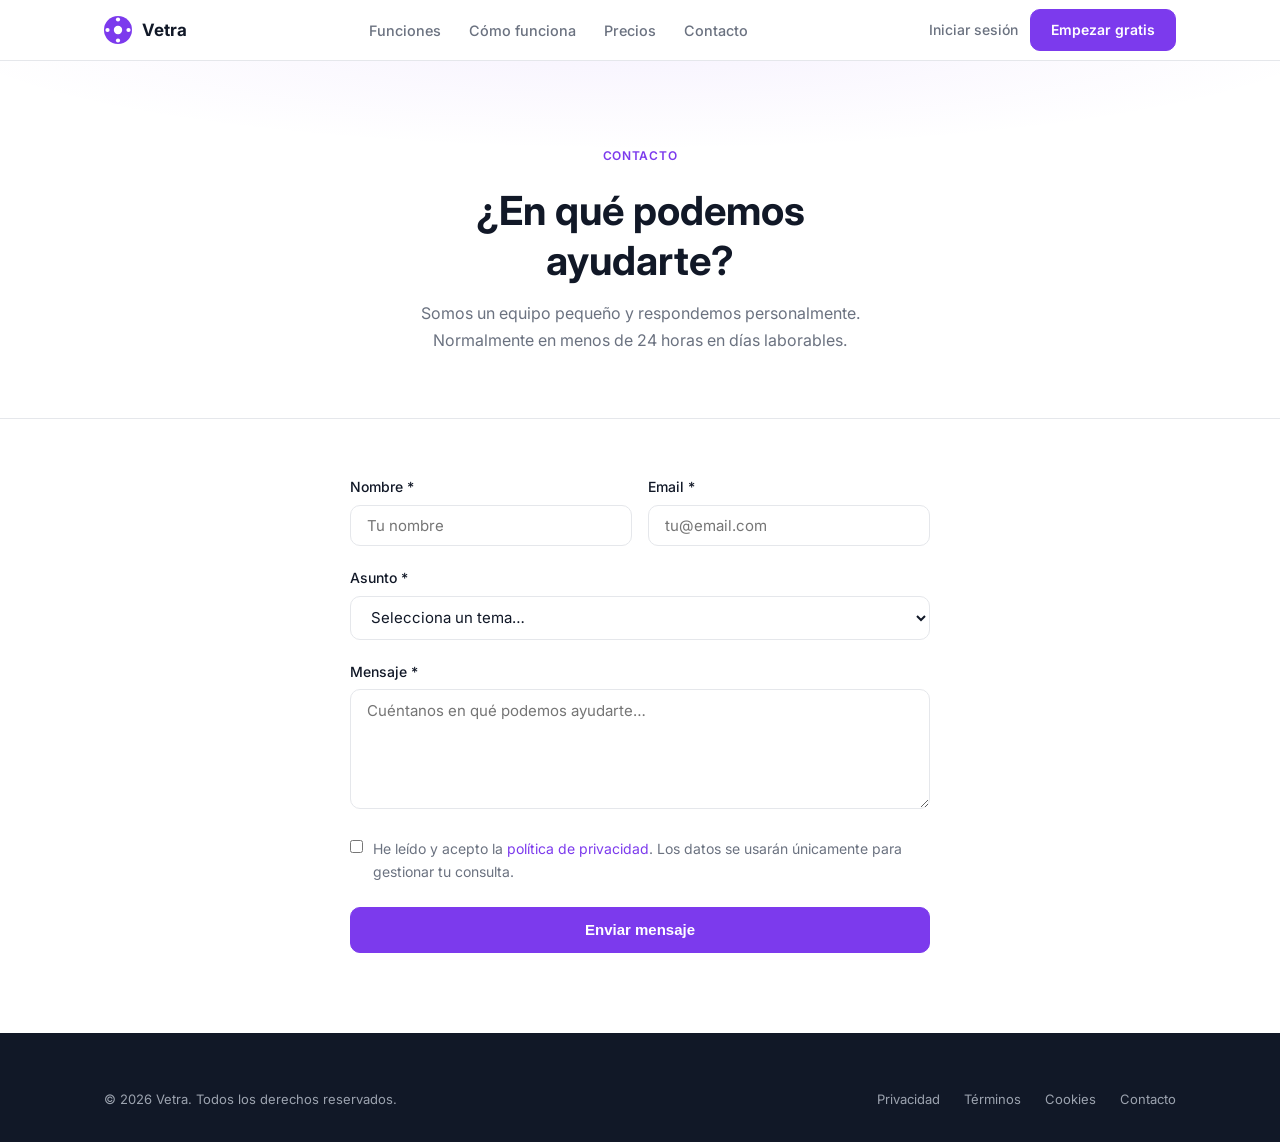
==== commit 01e504c0: "jj" ====
--- a/contact/index.html
+++ b/contact/index.html
@@ -3,9 +3,9 @@
 <head>
   <meta charset="UTF-8" />
   <meta name="viewport" content="width=device-width, initial-scale=1.0" />
-  <title>Contacto — Tableo</title>
+  <title>Contacto — Vetra</title>
   <meta name="robots" content="index, follow" />
-  <link rel="canonical" href="https://www.tableo.app/contact" />
+  <link rel="canonical" href="https://www.vetra.app/contact" />
   <link rel="preconnect" href="https://fonts.googleapis.com" />
   <link rel="preconnect" href="https://fonts.gstatic.com" crossorigin />
   <link href="https://fonts.googleapis.com/css2?family=Inter:wght@400;500;600;700&display=swap" rel="stylesheet" />
@@ -17,8 +17,8 @@
 <nav class="nav">
   <div class="container nav-inner">
     <a href="/" class="nav-logo">
-      <img src="/logo.svg" alt="Tableo" width="28" height="28" />
-      Tableo
+      <img src="/logo.svg" alt="Vetra" width="28" height="28" />
+      Vetra
     </a>
     <ul class="nav-links">
       <li><a href="/#funciones">Funciones</a></li>
@@ -108,7 +108,7 @@
 <footer class="footer">
   <div class="container">
     <div class="footer-bottom" style="border-top:none; padding-top:0;">
-      <span>© <span id="year"></span> Tableo. Todos los derechos reservados.</span>
+      <span>© <span id="year"></span> Vetra. Todos los derechos reservados.</span>
       <div class="footer-legal">
         <a href="/privacy">Privacidad</a>
         <a href="/terms">Términos</a>
@@ -120,10 +120,10 @@
 </footer>
 
 <script>
-  var TABLEO_API = 'https://mimesa-backend.onrender.com';
-  var TABLEO_APP = 'http://app.tableo.app';
-  document.querySelectorAll('.js-register').forEach(function(el){ el.href = TABLEO_APP + '/register'; });
-  document.querySelectorAll('.js-login').forEach(function(el){ el.href = TABLEO_APP + '/login'; });
+  var VETRA_API = 'https://mimesa-backend.onrender.com';
+  var VETRA_APP = 'http://app.vetra.app';
+  document.querySelectorAll('.js-register').forEach(function(el){ el.href = VETRA_APP + '/register'; });
+  document.querySelectorAll('.js-login').forEach(function(el){ el.href = VETRA_APP + '/login'; });
   document.getElementById('year').textContent = new Date().getFullYear();
 
   document.getElementById('contact-form').addEventListener('submit', async function (e) {
@@ -150,7 +150,7 @@
     submitBtn.textContent = 'Enviando...';
 
     try {
-      var res = await fetch(TABLEO_API + '/api/contact', {
+      var res = await fetch(VETRA_API + '/api/contact', {
         method: 'POST',
         headers: { 'Content-Type': 'application/json' },
         body: JSON.stringify({ name, email, subject, message }),
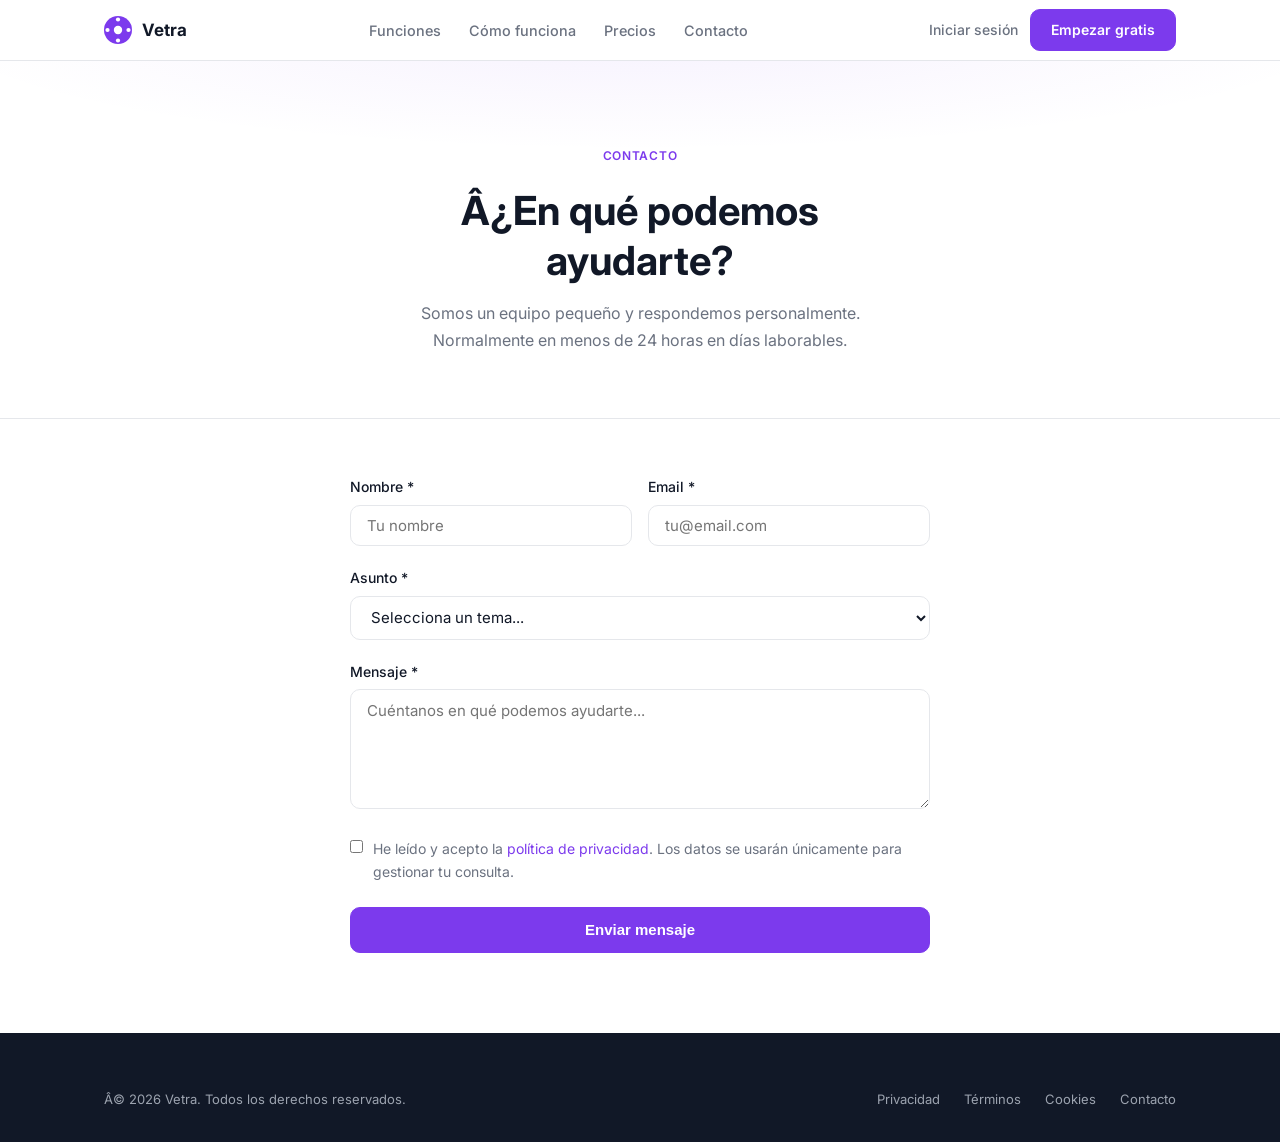
==== commit f742314c: "gg" ====
--- a/contact/index.html
+++ b/contact/index.html
@@ -3,7 +3,7 @@
 <head>
   <meta charset="UTF-8" />
   <meta name="viewport" content="width=device-width, initial-scale=1.0" />
-  <title>Contacto — Vetra</title>
+  <title>Contacto - Vetra</title>
   <meta name="robots" content="index, follow" />
   <link rel="canonical" href="https://www.vetra.app/contact" />
   <link rel="preconnect" href="https://fonts.googleapis.com" />
@@ -37,7 +37,7 @@
   <div class="container">
     <div class="contact-hero-inner">
       <span class="label">Contacto</span>
-      <h1>¿En qué podemos ayudarte?</h1>
+      <h1>Â¿En qué podemos ayudarte?</h1>
       <p>Somos un equipo pequeño y respondemos personalmente.<br>Normalmente en menos de 24 horas en días laborables.</p>
     </div>
   </div>
@@ -72,7 +72,7 @@
         <div class="form-group">
           <label for="subject">Asunto *</label>
           <select id="subject" name="subject" required>
-            <option value="">Selecciona un tema…</option>
+            <option value="">Selecciona un tema...</option>
             <option value="soporte">Soporte técnico</option>
             <option value="facturacion">Facturación o suscripción</option>
             <option value="producto">Pregunta sobre el producto</option>
@@ -84,7 +84,7 @@
 
         <div class="form-group">
           <label for="message">Mensaje *</label>
-          <textarea id="message" name="message" required placeholder="Cuéntanos en qué podemos ayudarte…" rows="5"></textarea>
+          <textarea id="message" name="message" required placeholder="Cuéntanos en qué podemos ayudarte..." rows="5"></textarea>
         </div>
 
         <div class="form-group" style="margin-bottom:1.5rem;">
@@ -108,7 +108,7 @@
 <footer class="footer">
   <div class="container">
     <div class="footer-bottom" style="border-top:none; padding-top:0;">
-      <span>© <span id="year"></span> Vetra. Todos los derechos reservados.</span>
+      <span>Â© <span id="year"></span> Vetra. Todos los derechos reservados.</span>
       <div class="footer-legal">
         <a href="/privacy">Privacidad</a>
         <a href="/terms">Términos</a>
--- a/style.css
+++ b/style.css
@@ -198,7 +198,7 @@
   overflow: hidden;
 }
 
-/* Phone mockup — hidden on desktop, shown on mobile */
+/* Phone mockup - hidden on desktop, shown on mobile */
 .phone-mock { display: none; }
 
 /* ── Phone mock styles ─────────────────────────────────────── */
@@ -1063,7 +1063,7 @@
 }
 .spotlight-list li svg { flex-shrink: 0; margin-top: 2px; }
 
-/* ─── Módulos Pro ───────────────────────────────────────────── */
+/* ─── M�dulos Pro ───────────────────────────────────────────── */
 .modules-section { background: var(--bg-subtle); }
 
 .modules-intro {
@@ -1731,7 +1731,7 @@
 }
 
 @media (max-width: 600px) {
-  /* Pricing: móvil → 1 columna */
+  /* Pricing: m�vil → 1 columna */
   .pricing-grid { grid-template-columns: 1fr; max-width: 440px; }
   .pricing-grid .plan-card:first-child { grid-column: auto; max-width: none; margin: 0; }
 }
@@ -2939,7 +2939,7 @@
 .sf-cal-row-num { font-size: .65rem; font-weight: 700; color: #374151; }
 .sf-cal-row-pax { font-size: .52rem; color: #9ca3af; }
 
-/* Timeline area — vertical grid lines via repeating gradient */
+/* Timeline area - vertical grid lines via repeating gradient */
 .sf-cal-row-timeline {
   position: relative;
   background: repeating-linear-gradient(
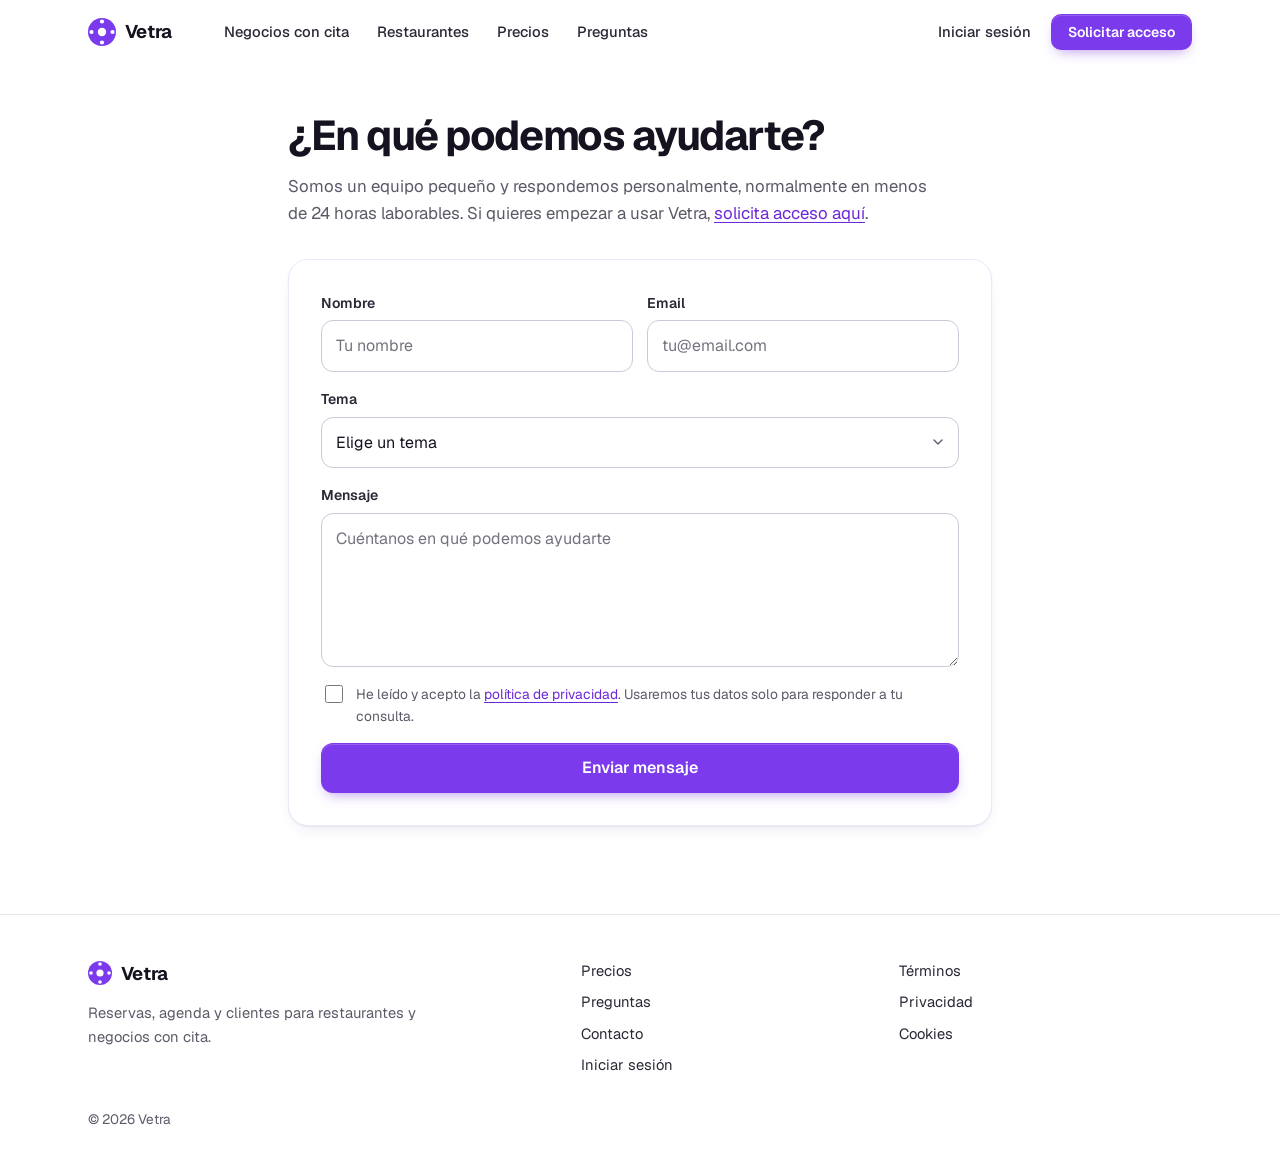
==== commit b066532e: "SEO pass + mobile menu fix - Canonical, og:url and sitemap on www (the apex redirects there); hrefla" ====
--- a/contact/index.html
+++ b/contact/index.html
@@ -3,169 +3,152 @@
 <head>
   <meta charset="UTF-8" />
   <meta name="viewport" content="width=device-width, initial-scale=1.0" />
-  <title>Contacto - Vetra</title>
+  <title>Contacto | Vetra</title>
+  <meta name="description" content="Escríbenos para dudas de soporte, facturación o sobre cómo usar Vetra en tu restaurante o negocio con cita. Respondemos en menos de 24 horas laborables." />
   <meta name="robots" content="index, follow" />
-  <link rel="canonical" href="https://www.vetra.app/contact" />
-  <link rel="preconnect" href="https://fonts.googleapis.com" />
-  <link rel="preconnect" href="https://fonts.gstatic.com" crossorigin />
-  <link href="https://fonts.googleapis.com/css2?family=Inter:wght@400;500;600;700&display=swap" rel="stylesheet" />
-  <link rel="stylesheet" href="/style.css" />
-  <link rel="icon" href="/logo.svg" />
+  <link rel="canonical" href="https://www.vetrareserve.com/contact" />
+  <meta name="theme-color" content="#ffffff" />
+  <meta property="og:type" content="website" />
+  <meta property="og:site_name" content="Vetra" />
+  <meta property="og:url" content="https://www.vetrareserve.com/contact" />
+  <meta property="og:title" content="Contacto | Vetra" />
+  <meta property="og:description" content="Escríbenos para dudas de soporte, facturación o sobre cómo usar Vetra en tu restaurante o negocio con cita. Respondemos en menos de 24 horas laborables." />
+  <meta property="og:image" content="https://www.vetrareserve.com/og-image.png" />
+  <meta property="og:locale" content="es_ES" />
+  <link rel="preload" href="/fonts/geist.woff2" as="font" type="font/woff2" crossorigin />
+  <link rel="stylesheet" href="/site.css" />
+  <link rel="icon" href="/favicon.svg" type="image/svg+xml" />
+  <link rel="icon" href="/favicon-32.png" sizes="32x32" type="image/png" />
+  <link rel="apple-touch-icon" href="/apple-touch-icon.png" />
+  <link rel="manifest" href="/site.webmanifest" />
 </head>
 <body>
+<a class="skip" href="#main">Saltar al contenido</a>
+<header class="nav">
+  <div class="wrap nav-inner">
+    <a href="/" class="brand" aria-label="Vetra, inicio">
+      <img src="/logo.svg" alt="" width="28" height="28" />
+      <span>Vetra</span>
+    </a>
+    <nav class="nav-links" aria-label="Principal">
+      <a href="/#citas">Negocios con cita</a>
+      <a href="/#restaurantes">Restaurantes</a>
+      <a href="/#precios">Precios</a>
+      <a href="/#faq">Preguntas</a>
+    </nav>
+    <div class="nav-actions">
+      <a href="https://app.vetrareserve.com/login" class="link-quiet">Iniciar sesión</a>
+      <a href="/#acceso" class="btn btn-primary btn-sm">Solicitar acceso</a>
+    </div>
+    <button class="nav-toggle" type="button" aria-label="Abrir menú" aria-expanded="false" aria-controls="mobile-nav">
+      <span></span><span></span>
+    </button>
+  </div>
+  <div class="mobile-nav" id="mobile-nav" hidden>
+    <a href="/#citas">Negocios con cita</a>
+    <a href="/#restaurantes">Restaurantes</a>
+    <a href="/#precios">Precios</a>
+    <a href="/#faq">Preguntas</a>
+    <a href="https://app.vetrareserve.com/login">Iniciar sesión</a>
+    <a href="/#acceso" class="btn btn-primary">Solicitar acceso</a>
+  </div>
+</header>
+<main id="main" class="page">
+  <div class="wrap page-narrow">
+    <h1>¿En qué podemos ayudarte?</h1>
+    <p class="section-lead">Somos un equipo pequeño y respondemos personalmente, normalmente en menos de 24 horas laborables. Si quieres empezar a usar Vetra, <a href="/#acceso">solicita acceso aquí</a>.</p>
 
-<nav class="nav">
-  <div class="container nav-inner">
-    <a href="/" class="nav-logo">
-      <img src="/logo.svg" alt="Vetra" width="28" height="28" />
-      Vetra
-    </a>
-    <ul class="nav-links">
-      <li><a href="/#funciones">Funciones</a></li>
-      <li><a href="/#como-funciona">Cómo funciona</a></li>
-      <li><a href="/#precios">Precios</a></li>
-      <li><a href="/contact">Contacto</a></li>
-    </ul>
-    <div class="nav-actions">
-      <a href="#" class="js-login nav-login">Iniciar sesión</a>
-      <a href="#" class="btn btn-primary js-register" style="padding:.5rem 1.25rem; font-size:.875rem;">Empezar gratis</a>
+    <form class="access-form contact-form" id="contact-form" novalidate>
+      <div id="contact-fields">
+        <div class="row2">
+          <label>Nombre<input name="name" required maxlength="100" autocomplete="name" placeholder="Tu nombre" /></label>
+          <label>Email<input name="email" type="email" required maxlength="200" autocomplete="email" placeholder="tu@email.com" /></label>
+        </div>
+        <label>Tema
+          <select name="subject" required>
+            <option value="">Elige un tema</option>
+            <option>Soporte técnico</option>
+            <option>Facturación o suscripción</option>
+            <option>Pregunta sobre el producto</option>
+            <option>Privacidad o datos personales</option>
+            <option>Prensa o colaboraciones</option>
+            <option>Otro</option>
+          </select>
+        </label>
+        <label>Mensaje<textarea name="message" required rows="5" maxlength="5000" placeholder="Cuéntanos en qué podemos ayudarte"></textarea></label>
+        <label class="consent">
+          <input type="checkbox" name="consent" required />
+          <span>He leído y acepto la <a href="/privacy" target="_blank" rel="noopener">política de privacidad</a>. Usaremos tus datos solo para responder a tu consulta.</span>
+        </label>
+        <p class="form-error" id="contact-error" role="alert" hidden></p>
+        <button type="submit" class="btn btn-primary btn-lg btn-block" id="contact-submit">Enviar mensaje</button>
+      </div>
+      <div class="form-ok" id="contact-ok" hidden tabindex="-1">
+        <span class="ok-ico" aria-hidden="true"><svg viewBox="0 0 24 24"><path d="m5 12 5 5 9-10"/></svg></span>
+        <h2>Mensaje enviado</h2>
+        <p>Te contestamos lo antes posible. Si no lo ves, revisa la carpeta de spam.</p>
+      </div>
+    </form>
+  </div>
+</main>
+<footer class="footer">
+  <div class="wrap footer-grid">
+    <div>
+      <a href="/" class="brand"><img src="/logo.svg" alt="" width="24" height="24" /><span>Vetra</span></a>
+      <p class="footer-tag">Reservas, agenda y clientes para restaurantes y negocios con cita.</p>
     </div>
+    <nav aria-label="Enlaces">
+      <a href="/#precios">Precios</a>
+      <a href="/#faq">Preguntas</a>
+      <a href="/contact">Contacto</a>
+      <a href="https://app.vetrareserve.com/login">Iniciar sesión</a>
+    </nav>
+    <nav aria-label="Legal">
+      <a href="/terms">Términos</a>
+      <a href="/privacy">Privacidad</a>
+      <a href="/cookies">Cookies</a>
+    </nav>
   </div>
-</nav>
-
-<section class="contact-hero">
-  <div class="container">
-    <div class="contact-hero-inner">
-      <span class="label">Contacto</span>
-      <h1>Â¿En qué podemos ayudarte?</h1>
-      <p>Somos un equipo pequeño y respondemos personalmente.<br>Normalmente en menos de 24 horas en días laborables.</p>
-    </div>
-  </div>
-</section>
-
-<div class="container">
-  <div class="contact-form-wrap">
-
-    <div id="success-screen" style="display:none; text-align:center; padding:3rem 1rem;">
-      <div style="width:64px;height:64px;background:#dcfce7;border-radius:50%;display:flex;align-items:center;justify-content:center;margin:0 auto 1.25rem;">
-        <svg width="28" height="28" viewBox="0 0 24 24" fill="none" stroke="#16a34a" stroke-width="2.5" stroke-linecap="round" stroke-linejoin="round"><path d="M20 6L9 17l-5-5"/></svg>
-      </div>
-      <h2 style="font-size:1.25rem;margin-bottom:.5rem;">Mensaje enviado</h2>
-      <p style="color:var(--muted);font-size:.9375rem;">Te contestamos lo antes posible. Revisa también tu carpeta de spam.</p>
-    </div>
-
-    <div id="form-section">
-      <div id="error-msg" class="alert alert-error" style="display:none;margin-bottom:1.5rem;"></div>
-
-      <form id="contact-form" novalidate>
-        <div class="form-row">
-          <div class="form-group">
-            <label for="name">Nombre *</label>
-            <input type="text" id="name" name="name" required placeholder="Tu nombre" />
-          </div>
-          <div class="form-group">
-            <label for="email">Email *</label>
-            <input type="email" id="email" name="email" required placeholder="tu@email.com" />
-          </div>
-        </div>
-
-        <div class="form-group">
-          <label for="subject">Asunto *</label>
-          <select id="subject" name="subject" required>
-            <option value="">Selecciona un tema...</option>
-            <option value="soporte">Soporte técnico</option>
-            <option value="facturacion">Facturación o suscripción</option>
-            <option value="producto">Pregunta sobre el producto</option>
-            <option value="privacidad">Privacidad o datos personales</option>
-            <option value="prensa">Prensa o colaboraciones</option>
-            <option value="otro">Otro</option>
-          </select>
-        </div>
-
-        <div class="form-group">
-          <label for="message">Mensaje *</label>
-          <textarea id="message" name="message" required placeholder="Cuéntanos en qué podemos ayudarte..." rows="5"></textarea>
-        </div>
-
-        <div class="form-group" style="margin-bottom:1.5rem;">
-          <label style="display:flex;align-items:flex-start;gap:.625rem;font-weight:400;cursor:pointer;">
-            <input type="checkbox" id="privacy" name="privacy" required style="width:auto;margin-top:3px;accent-color:var(--primary);" />
-            <span style="font-size:.875rem;color:var(--muted);">
-              He leído y acepto la <a href="/privacy" target="_blank" style="color:var(--primary);">política de privacidad</a>. Los datos se usarán únicamente para gestionar tu consulta.
-            </span>
-          </label>
-        </div>
-
-        <button type="submit" id="submit-btn" class="btn btn-primary" style="width:100%;justify-content:center;padding:.85rem;">
-          Enviar mensaje
-        </button>
-      </form>
-    </div>
-
-  </div>
-</div>
-
-<footer class="footer">
-  <div class="container">
-    <div class="footer-bottom" style="border-top:none; padding-top:0;">
-      <span>Â© <span id="year"></span> Vetra. Todos los derechos reservados.</span>
-      <div class="footer-legal">
-        <a href="/privacy">Privacidad</a>
-        <a href="/terms">Términos</a>
-        <a href="/cookies">Cookies</a>
-        <a href="/contact">Contacto</a>
-      </div>
-    </div>
-  </div>
+  <div class="wrap footer-bottom">© <span id="year">2026</span> Vetra</div>
 </footer>
-
 <script>
-  var VETRA_API = 'https://mimesa-backend.onrender.com';
-  var VETRA_APP = 'http://app.vetra.app';
-  document.querySelectorAll('.js-register').forEach(function(el){ el.href = VETRA_APP + '/register'; });
-  document.querySelectorAll('.js-login').forEach(function(el){ el.href = VETRA_APP + '/login'; });
+(function () {
   document.getElementById('year').textContent = new Date().getFullYear();
-
-  document.getElementById('contact-form').addEventListener('submit', async function (e) {
-    e.preventDefault();
-
-    var name    = document.getElementById('name').value.trim();
-    var email   = document.getElementById('email').value.trim();
-    var subject = document.getElementById('subject').value;
-    var message = document.getElementById('message').value.trim();
-    var privacy = document.getElementById('privacy').checked;
-
-    var errorEl   = document.getElementById('error-msg');
-    var submitBtn = document.getElementById('submit-btn');
-
-    errorEl.style.display = 'none';
-
-    if (!name || !email || !subject || !message || !privacy) {
-      errorEl.textContent = 'Por favor, completa todos los campos obligatorios.';
-      errorEl.style.display = 'block';
-      return;
-    }
-
-    submitBtn.disabled = true;
-    submitBtn.textContent = 'Enviando...';
-
+  var toggle = document.querySelector('.nav-toggle'), menu = document.getElementById('mobile-nav'), nav = document.querySelector('.nav');
+  function setMenu(open) { menu.hidden = !open; toggle.setAttribute('aria-expanded', String(open)); toggle.setAttribute('aria-label', open ? 'Cerrar menú' : 'Abrir menú'); toggle.classList.toggle('open', open); document.body.classList.toggle('menu-open', open); }
+  toggle.addEventListener('click', function () { setMenu(menu.hidden); });
+  menu.querySelectorAll('a').forEach(function (a) { a.addEventListener('click', function () { setMenu(false); }); });
+  document.addEventListener('keydown', function (e) { if (e.key === 'Escape' && !menu.hidden) { setMenu(false); toggle.focus(); } });
+  function onScroll() { nav.classList.toggle('scrolled', window.scrollY > 8); }
+  window.addEventListener('scroll', onScroll, { passive: true }); onScroll();
+})();
+</script>
+<script>
+(function () {
+  var API = 'https://api.vetrareserve.com';
+  var form = document.getElementById('contact-form'), err = document.getElementById('contact-error'), btn = document.getElementById('contact-submit');
+  function fail(msg, field) { err.textContent = msg; err.hidden = false; if (field && form[field]) form[field].focus(); }
+  form.addEventListener('submit', async function (e) {
+    e.preventDefault(); err.hidden = true;
+    var v = function (k) { return (form[k].value || '').trim(); };
+    if (!v('name')) return fail('Escribe tu nombre.', 'name');
+    if (!/^[^\s@]+@[^\s@]+\.[^\s@]+$/.test(v('email'))) return fail('El email no parece correcto. Revisa que tenga @ y dominio.', 'email');
+    if (!v('subject')) return fail('Elige un tema.', 'subject');
+    if (!v('message')) return fail('Escribe tu mensaje.', 'message');
+    if (!form.consent.checked) return fail('Marca la casilla para que podamos responderte.', 'consent');
+    btn.disabled = true; btn.textContent = 'Enviando…';
     try {
-      var res = await fetch(VETRA_API + '/api/contact', {
-        method: 'POST',
-        headers: { 'Content-Type': 'application/json' },
-        body: JSON.stringify({ name, email, subject, message }),
-      });
-      if (!res.ok) throw new Error('error');
-      document.getElementById('form-section').style.display = 'none';
-      document.getElementById('success-screen').style.display = 'block';
-    } catch {
-      errorEl.textContent = 'Algo ha fallado. Inténtalo de nuevo en unos minutos.';
-      errorEl.style.display = 'block';
-      submitBtn.disabled = false;
-      submitBtn.textContent = 'Enviar mensaje';
+      var res = await fetch(API + '/api/contact', { method: 'POST', headers: { 'Content-Type': 'application/json' },
+        body: JSON.stringify({ name: v('name'), email: v('email'), subject: v('subject'), message: v('message') }) });
+      if (!res.ok) { var b = await res.json().catch(function () { return {}; }); throw new Error(b.message || 'No se ha podido enviar.'); }
+      document.getElementById('contact-fields').hidden = true;
+      var ok = document.getElementById('contact-ok'); ok.hidden = false; ok.focus();
+    } catch (ex) {
+      fail((ex && ex.message ? ex.message : 'No se ha podido enviar.') + ' Vuelve a intentarlo en unos minutos.');
+      btn.disabled = false; btn.textContent = 'Enviar mensaje';
     }
   });
+})();
 </script>
-
 </body>
 </html>
--- a/site.css
+++ b/site.css
@@ -0,0 +1,326 @@
+/* Vetra site (home, contact, legal). Mobile first. */
+
+/* Geist, self-hosted (SIL OFL 1.1, see /fonts/OFL.txt) */
+@font-face {
+  font-family: 'Geist';
+  src: url('/fonts/geist.woff2') format('woff2');
+  font-weight: 100 900;
+  font-style: normal;
+  font-display: swap;
+}
+
+:root {
+  --violet: #6d28d9;          /* brand, AA on white for text */
+  --violet-btn: #7c3aed;      /* button fill (white text 5.7:1) */
+  --violet-btn-hover: #6d28d9;
+  --violet-50: #f6f3ff;
+  --violet-100: #ece7fd;
+  --violet-line: #d9cffb;
+  --ink: #16121f;
+  --text: #2b2735;
+  --muted: #5d5a68;           /* 6.4:1 on white, 5.9:1 on tint */
+  --line: #e7e4ee;
+  --bg: #ffffff;
+  --tint: #f8f7fb;
+  --radius-lg: 20px;
+  --radius: 14px;
+  --radius-sm: 10px;
+  --ease-out: cubic-bezier(0.23, 1, 0.32, 1);
+  --shadow-soft: 0 1px 2px rgba(40, 24, 90, .06), 0 8px 18px -8px rgba(40, 24, 90, .12);
+  --shadow-shot: 0 2px 4px rgba(40, 24, 90, .06), 0 14px 24px -12px rgba(40, 24, 90, .24);
+}
+
+*, *::before, *::after { box-sizing: border-box; }
+html { scroll-behavior: smooth; scroll-padding-top: 76px; -webkit-text-size-adjust: 100%; scrollbar-color: #cfc8de transparent; }
+body {
+  margin: 0;
+  font-family: 'Geist', system-ui, -apple-system, 'Segoe UI', Roboto, sans-serif;
+  font-size: 16px; line-height: 1.6; color: var(--text); background: var(--bg);
+  -webkit-font-smoothing: antialiased; text-rendering: optimizeLegibility;
+  overflow-x: hidden; caret-color: var(--violet);
+}
+body.menu-open { overflow: hidden; }
+::selection { background: var(--violet-100); color: var(--ink); }
+img { max-width: 100%; height: auto; display: block; }
+a { color: var(--violet); text-decoration-thickness: 1px; text-underline-offset: 3px; }
+h1, h2, h3 { color: var(--ink); margin: 0; letter-spacing: -0.025em; text-wrap: balance; }
+p, dd, li { text-wrap: pretty; }
+p, dl, dd, figure { margin: 0; }
+ul, ol { margin: 0; padding: 0; list-style: none; }
+button, input, select, textarea { font: inherit; }
+:focus-visible { outline: 2px solid var(--violet); outline-offset: 3px; border-radius: 6px; }
+
+.wrap { width: 100%; max-width: 1160px; margin: 0 auto; padding: 0 16px; }
+@media (min-width: 640px) { .wrap { padding: 0 28px; } }
+
+.skip { position: absolute; left: 12px; top: -48px; z-index: 100; background: var(--ink); color: #fff; padding: 10px 14px; border-radius: 10px; text-decoration: none; }
+.skip:focus { top: 12px; }
+
+/* ── Buttons ─────────────────────────────── */
+.btn {
+  display: inline-flex; align-items: center; justify-content: center;
+  font-weight: 600; font-size: .95rem; line-height: 1; letter-spacing: -0.005em;
+  padding: .85rem 1.3rem; border-radius: 12px; border: 1px solid transparent;
+  cursor: pointer; text-decoration: none; white-space: nowrap;
+  transition: background-color .2s ease, border-color .2s ease, color .2s ease, transform .16s var(--ease-out);
+}
+.btn:active { transform: scale(0.97); }
+.btn-sm { padding: .62rem 1rem; font-size: .875rem; border-radius: 10px; }
+.btn-lg { padding: 1rem 1.5rem; font-size: 1rem; }
+.btn-block { width: 100%; }
+.btn-primary { background: var(--violet-btn); color: #fff; box-shadow: 0 1px 0 rgba(255, 255, 255, .18) inset, 0 6px 14px -6px rgba(109, 40, 217, .55); }
+.btn-primary:disabled { opacity: .6; cursor: default; transform: none; }
+.btn-ghost { background: #fff; color: var(--ink); border-color: var(--line); }
+.btn-outline { background: #fff; color: var(--violet); border-color: var(--violet-line); }
+@media (hover: hover) and (pointer: fine) {
+  .btn-primary:hover { background: var(--violet-btn-hover); }
+  .btn-ghost:hover { border-color: var(--violet-line); color: var(--violet); }
+  .btn-outline:hover { background: var(--violet-50); }
+}
+.link-quiet { color: var(--text); font-weight: 500; font-size: .92rem; text-decoration: none; }
+.link-quiet:hover { color: var(--violet); }
+
+/* ── Nav ─────────────────────────────── */
+.nav {
+  position: sticky; top: 0; z-index: 50;
+  background: rgba(255, 255, 255, .9);
+  backdrop-filter: saturate(160%) blur(12px); -webkit-backdrop-filter: saturate(160%) blur(12px);
+  border-bottom: 1px solid transparent; transition: border-color .2s ease;
+}
+.nav.scrolled { border-bottom-color: var(--line); }
+.nav-inner { display: flex; align-items: center; gap: 1rem; height: 64px; }
+.brand { display: inline-flex; align-items: center; gap: .55rem; color: var(--ink); font-weight: 700; font-size: 1.15rem; letter-spacing: -0.02em; text-decoration: none; }
+.nav-links { display: none; gap: 1.75rem; margin-left: 2.25rem; }
+.nav-links a { color: var(--text); font-size: .92rem; font-weight: 500; text-decoration: none; }
+.nav-links a:hover { color: var(--violet); }
+.nav-actions { display: none; margin-left: auto; align-items: center; gap: 1.25rem; }
+.nav-toggle {
+  margin-left: auto; width: 44px; height: 44px; border: 1px solid var(--line); border-radius: 12px; background: #fff;
+  display: inline-flex; flex-direction: column; align-items: center; justify-content: center; gap: 5px; cursor: pointer;
+}
+.nav-toggle span { width: 18px; height: 2px; background: var(--ink); border-radius: 2px; transition: transform .2s var(--ease-out); }
+.nav-toggle.open span:first-child { transform: translateY(3.5px) rotate(45deg); }
+.nav-toggle.open span:last-child { transform: translateY(-3.5px) rotate(-45deg); }
+/* backdrop-filter makes .nav the containing block of fixed children: drop it while the menu is open */
+body.menu-open .nav { backdrop-filter: none; -webkit-backdrop-filter: none; background: #fff; border-bottom-color: var(--line); }
+.mobile-nav { position: fixed; inset: 64px 0 0 0; height: calc(100dvh - 64px); z-index: 60; background: #fff; padding: .5rem 16px 2rem; display: flex; flex-direction: column; overflow-y: auto; }
+.mobile-nav a { padding: 1rem .25rem; border-bottom: 1px solid var(--line); color: var(--ink); font-weight: 600; font-size: 1.05rem; text-decoration: none; }
+.mobile-nav a.btn { margin-top: 1.25rem; border-bottom: 0; color: #fff; padding: 1rem; }
+@media (min-width: 960px) {
+  .nav-links, .nav-actions { display: flex; }
+  .nav-toggle, .mobile-nav { display: none !important; }
+}
+
+/* ── Sections ─────────────────────────────── */
+.section { padding: 72px 0 80px; }
+.section-tint { background: var(--tint); }
+.section h2 { font-size: clamp(1.65rem, 4vw, 2.35rem); line-height: 1.14; font-weight: 700; letter-spacing: -0.03em; }
+.section-head { max-width: 660px; margin: 0 auto 44px; text-align: center; }
+.section-lead { color: var(--muted); font-size: 1.05rem; margin-top: .9rem; max-width: 60ch; }
+.section-head .section-lead { margin-left: auto; margin-right: auto; }
+@media (min-width: 960px) { .section { padding: 104px 0 112px; } }
+
+/* ── Hero ─────────────────────────────── */
+.hero { padding: 48px 0 0; background: linear-gradient(180deg, #fbfaff 0%, #fff 60%); overflow: hidden; }
+.hero-copy { text-align: center; }
+.hero h1 { font-size: clamp(2.3rem, 6vw, 3.9rem); line-height: 1.04; font-weight: 700; letter-spacing: -0.04em; max-width: 15ch; margin: 0 auto; }
+.hero h1 span { display: block; }
+@media (min-width: 760px) { .hero h1 { max-width: 22ch; } }
+.hero h1 span { color: var(--violet); }
+.lead { font-size: clamp(1.05rem, 2.2vw, 1.2rem); color: var(--muted); margin: 1.25rem auto 0; max-width: 46ch; }
+.hero-ctas { display: flex; flex-wrap: wrap; justify-content: center; gap: .75rem; margin-top: 2rem; }
+@media (max-width: 479px) { .hero-ctas .btn { flex: 1 1 100%; } }
+
+.hero-stage { position: relative; margin-top: 52px; padding-bottom: 8px; }
+.shot { background: #fff; overflow: hidden; }
+.shot img { width: 100%; }
+.shot-browser { border-radius: 16px; border: 1px solid var(--line); box-shadow: var(--shadow-shot); }
+.browser-bar { display: flex; gap: 6px; padding: 10px 14px; background: #faf9fc; border-bottom: 1px solid var(--line); }
+.browser-bar i { width: 9px; height: 9px; border-radius: 50%; background: #e2dfe9; }
+.shot-phone { border-radius: 30px; border: 7px solid #17131f; box-shadow: var(--shadow-shot); background: #17131f; }
+.shot-phone img { border-radius: 23px; }
+.hero .shot-phone { position: absolute; right: 16px; bottom: -64px; width: 31%; max-width: 250px; min-width: 128px; }
+@media (min-width: 640px) { .hero .shot-phone { right: 36px; } }
+@media (min-width: 1024px) {
+  .hero { padding-top: 72px; }
+  .hero-stage { margin-top: 64px; }
+  .hero .shot-phone { right: -8px; bottom: -96px; }
+}
+.sectors { text-align: center; color: var(--muted); font-size: .95rem; padding-top: 104px; padding-bottom: 8px; max-width: 760px; }
+@media (min-width: 1024px) { .sectors { padding-top: 136px; } }
+
+/* One authored moment: the product rises into place once. Visible by default. */
+@media (prefers-reduced-motion: no-preference) {
+  .hero-stage .shot-browser { animation: rise 900ms var(--ease-out) both; }
+  .hero-stage .shot-phone { animation: rise-phone 1000ms var(--ease-out) 140ms both; }
+}
+@keyframes rise { from { transform: translateY(28px) scale(.985); opacity: .001; filter: blur(4px); } to { transform: none; opacity: 1; filter: none; } }
+@keyframes rise-phone { from { transform: translateY(44px); opacity: .001; } to { transform: none; opacity: 1; } }
+
+/* ── Split sections ─────────────────────────────── */
+.split { display: grid; gap: 44px; align-items: center; }
+.split-copy h2 { max-width: 20ch; }
+.checks { margin-top: 1.6rem; display: grid; gap: .85rem; }
+.checks li { position: relative; padding-left: 30px; color: var(--muted); }
+.checks li b { color: var(--ink); font-weight: 600; }
+.checks li::before {
+  content: ''; position: absolute; left: 0; top: .3em; width: 18px; height: 18px; border-radius: 6px;
+  background: var(--violet-100) url("data:image/svg+xml,%3Csvg xmlns='http://www.w3.org/2000/svg' viewBox='0 0 24 24' fill='none' stroke='%236d28d9' stroke-width='3' stroke-linecap='round' stroke-linejoin='round'%3E%3Cpath d='m6 12 4 4 8-8'/%3E%3C/svg%3E") center/11px no-repeat;
+}
+.shot-phone-lg { width: min(300px, 76%); margin: 0 auto; }
+@media (min-width: 960px) {
+  .split { grid-template-columns: 1.05fr .95fr; gap: 80px; }
+  .split.reverse { grid-template-columns: 1.15fr .85fr; }
+  .split.reverse .split-copy { order: 2; }
+  .split.reverse .stack { order: 1; }
+}
+
+.trio { display: grid; gap: 28px; margin-top: 72px; padding-top: 36px; border-top: 1px solid var(--line); }
+.trio h3 { font-size: 1.05rem; font-weight: 600; margin-bottom: .35rem; }
+.trio p { color: var(--muted); font-size: .96rem; }
+@media (min-width: 760px) { .trio { grid-template-columns: repeat(3, 1fr); gap: 40px; } }
+
+.stack { position: relative; padding-bottom: 72px; }
+.shot-card { border-radius: var(--radius-lg); border: 1px solid var(--line); box-shadow: var(--shadow-shot); }
+.shot-float { position: absolute; right: -4px; bottom: 0; width: 56%; }
+@media (min-width: 960px) { .shot-float { right: -32px; width: 50%; } .stack { padding-bottom: 96px; } }
+
+/* ── Shared features: a two-column list, not a card grid ─────────────── */
+.shared { display: grid; gap: 32px; }
+.shared h2 { max-width: 14ch; }
+.shared-list { display: grid; gap: 0; }
+.shared-list > div { padding: 22px 0; border-top: 1px solid var(--line); }
+.shared-list dt { font-weight: 600; color: var(--ink); font-size: 1.05rem; }
+.shared-list dd { color: var(--muted); margin-top: .3rem; }
+@media (min-width: 760px) { .shared-list { grid-template-columns: 1fr 1fr; column-gap: 48px; } }
+@media (min-width: 1024px) { .shared { grid-template-columns: .7fr 1.3fr; gap: 64px; } .shared h2 { position: sticky; top: 110px; align-self: start; } }
+
+/* ── Steps: one line through three moments ─────────────── */
+.steps { display: grid; gap: 32px; counter-reset: s; max-width: 1000px; margin: 0 auto; }
+.steps li { position: relative; padding-left: 52px; counter-increment: s; }
+.steps li::before {
+  content: counter(s); position: absolute; left: 0; top: -2px; width: 36px; height: 36px; border-radius: 50%;
+  background: #fff; border: 1.5px solid var(--violet-line); color: var(--violet); font-weight: 700;
+  display: flex; align-items: center; justify-content: center; font-variant-numeric: tabular-nums;
+}
+.steps h3 { font-size: 1.1rem; font-weight: 600; margin-bottom: .35rem; }
+.steps p { color: var(--muted); }
+@media (min-width: 860px) {
+  .steps { grid-template-columns: repeat(3, 1fr); gap: 40px; }
+  .steps li { padding-left: 0; padding-top: 56px; }
+  .steps li::before { top: 0; }
+  .steps li:not(:last-child)::after { content: ''; position: absolute; top: 18px; left: 48px; right: -28px; height: 1.5px; background: var(--violet-line); }
+}
+
+/* ── Pricing ─────────────────────────────── */
+.plans { display: grid; gap: 16px; max-width: 1060px; margin: 0 auto; }
+.plan { background: #fff; border: 1px solid var(--line); border-radius: var(--radius-lg); padding: 28px 24px 24px; display: flex; flex-direction: column; }
+.plan h3 { font-size: 1.1rem; font-weight: 600; display: flex; align-items: center; gap: .6rem; flex-wrap: wrap; }
+.plan-flag { font-size: .75rem; font-weight: 600; color: var(--violet); background: var(--violet-50); border: 1px solid var(--violet-line); padding: 2px 8px; border-radius: 6px; letter-spacing: 0; }
+.price { margin-top: .7rem; display: flex; align-items: baseline; gap: .35rem; }
+.price b { font-size: 2.6rem; font-weight: 700; color: var(--ink); letter-spacing: -0.04em; line-height: 1; font-variant-numeric: tabular-nums; }
+.price span { color: var(--muted); font-size: .92rem; }
+.plan-for { color: var(--muted); font-size: .95rem; margin-top: .55rem; }
+.plan ul { margin: 1.4rem 0 1.6rem; padding-top: 1.2rem; border-top: 1px solid var(--line); display: grid; gap: .65rem; flex: 1; align-content: start; }
+.plan li { position: relative; padding-left: 26px; font-size: .95rem; color: var(--text); }
+.plan li::before {
+  content: ''; position: absolute; left: 0; top: .32em; width: 16px; height: 16px; border-radius: 50%;
+  background: var(--violet-100) url("data:image/svg+xml,%3Csvg xmlns='http://www.w3.org/2000/svg' viewBox='0 0 24 24' fill='none' stroke='%236d28d9' stroke-width='3.2' stroke-linecap='round' stroke-linejoin='round'%3E%3Cpath d='m6 12 4 4 8-8'/%3E%3C/svg%3E") center/10px no-repeat;
+}
+.plan .btn { width: 100%; }
+.plan-pro { border-color: var(--violet-btn); box-shadow: 0 0 0 1px var(--violet-btn), 0 12px 22px -14px rgba(109, 40, 217, .4); }
+.plans-note { text-align: center; color: var(--muted); font-size: .92rem; margin-top: 28px; }
+@media (min-width: 900px) {
+  .plans { grid-template-columns: repeat(3, 1fr); gap: 20px; }
+  .plan-top { min-height: 146px; }
+}
+
+/* ── FAQ ─────────────────────────────── */
+.faq-wrap { display: grid; gap: 24px; }
+.faq { display: grid; }
+.faq details { border-top: 1px solid var(--line); }
+.faq details:last-child { border-bottom: 1px solid var(--line); }
+.faq summary { list-style: none; cursor: pointer; padding: 18px 36px 18px 0; font-weight: 600; color: var(--ink); position: relative; border-radius: 8px; }
+.faq summary::-webkit-details-marker { display: none; }
+.faq summary::after {
+  content: ''; position: absolute; right: 4px; top: 50%; width: 18px; height: 18px; margin-top: -9px; transition: transform .25s var(--ease-out);
+  background: url("data:image/svg+xml,%3Csvg xmlns='http://www.w3.org/2000/svg' viewBox='0 0 24 24' fill='none' stroke='%235d5a68' stroke-width='2' stroke-linecap='round' stroke-linejoin='round'%3E%3Cpath d='M12 5v14M5 12h14'/%3E%3C/svg%3E") center/18px no-repeat;
+}
+.faq details[open] summary::after { transform: rotate(45deg); }
+.faq details p { color: var(--muted); padding: 0 36px 20px 0; }
+@media (min-width: 960px) { .faq-wrap { grid-template-columns: .75fr 1.25fr; gap: 64px; align-items: start; } }
+
+/* ── Request access ─────────────────────────────── */
+.access { background: var(--violet-50); border-top: 1px solid var(--violet-100); }
+.access-grid { display: grid; gap: 36px; align-items: start; }
+.access-form { background: #fff; border: 1px solid var(--violet-100); border-radius: var(--radius-lg); padding: 22px; box-shadow: var(--shadow-soft); }
+.access-form label { display: block; font-size: .88rem; font-weight: 600; color: var(--text); margin-bottom: 16px; }
+.access-form .opt { font-weight: 400; color: var(--muted); }
+.access-form input:not([type=checkbox]), .access-form select, .access-form textarea {
+  display: block; width: 100%; margin-top: 6px; font-size: 16px; font-weight: 400; color: var(--ink);
+  background: #fff; border: 1px solid #cdc9d8; border-radius: 12px; padding: .75rem .85rem; min-width: 0;
+  -webkit-appearance: none; appearance: none; transition: border-color .15s ease, box-shadow .15s ease;
+}
+.access-form ::placeholder { color: #75727f; opacity: 1; }
+.access-form select {
+  padding-right: 2.2rem;
+  background: #fff url("data:image/svg+xml,%3Csvg xmlns='http://www.w3.org/2000/svg' viewBox='0 0 24 24' fill='none' stroke='%235d5a68' stroke-width='2' stroke-linecap='round' stroke-linejoin='round'%3E%3Cpath d='m6 9 6 6 6-6'/%3E%3C/svg%3E") right .75rem center/16px no-repeat;
+}
+.access-form textarea { resize: vertical; min-height: 88px; }
+.access-form input:focus, .access-form select:focus, .access-form textarea:focus { outline: none; border-color: var(--violet); box-shadow: 0 0 0 3px var(--violet-100); }
+.row2 { display: grid; gap: 0 14px; }
+@media (min-width: 560px) { .row2 { grid-template-columns: 1fr 1fr; } }
+.consent { display: flex !important; gap: 10px; align-items: flex-start; font-weight: 400 !important; color: var(--muted) !important; font-size: .86rem !important; }
+.consent input { margin-top: 2px; width: 18px; height: 18px; accent-color: var(--violet-btn); flex: none; }
+.form-error { background: #fff1f2; color: #b4133a; border: 1px solid #fecdd3; border-radius: 10px; padding: .65rem .85rem; font-size: .9rem; margin-bottom: 14px; }
+.form-ok { text-align: center; padding: 32px 8px; outline: none; }
+.form-ok h3 { font-size: 1.3rem; font-weight: 600; margin: 14px 0 6px; }
+.form-ok p { color: var(--muted); }
+.ok-ico { width: 56px; height: 56px; border-radius: 50%; background: #dcfce7; display: inline-flex; align-items: center; justify-content: center; }
+.ok-ico svg { width: 28px; height: 28px; fill: none; stroke: #15803d; stroke-width: 2.6; stroke-linecap: round; stroke-linejoin: round; }
+[hidden] { display: none !important; }
+@media (min-width: 960px) {
+  .access-grid { grid-template-columns: .85fr 1.15fr; gap: 72px; }
+  .access-copy { position: sticky; top: 110px; }
+  .access-form { padding: 32px; }
+}
+
+/* ── Footer ─────────────────────────────── */
+.footer { border-top: 1px solid var(--line); padding: 44px 0 28px; font-size: .92rem; color: var(--muted); }
+.footer-grid { display: grid; gap: 24px; }
+.footer-tag { margin-top: .6rem; max-width: 34ch; }
+.footer nav { display: flex; flex-wrap: wrap; gap: .5rem 1.4rem; }
+.footer nav a { color: var(--text); text-decoration: none; }
+.footer nav a:hover { color: var(--violet); }
+.footer-bottom { margin-top: 32px; font-size: .85rem; }
+@media (min-width: 860px) {
+  .footer-grid { grid-template-columns: 1.6fr 1fr 1fr; align-items: start; }
+  .footer nav { flex-direction: column; }
+}
+
+@media (prefers-reduced-motion: reduce) {
+  html { scroll-behavior: auto; }
+  .btn, .nav-toggle span, .faq summary::after { transition: none; }
+}
+
+/* ── Content pages (contact, legal) ─────────────────────────────── */
+.page { padding: 48px 0 88px; }
+.page-narrow { max-width: 760px; }
+.page h1 { font-size: clamp(1.9rem, 5vw, 2.6rem); line-height: 1.1; font-weight: 700; letter-spacing: -0.035em; }
+.page-meta { color: var(--muted); margin-top: .6rem; font-size: .95rem; }
+.contact-form { margin-top: 32px; }
+.form-ok h2 { font-size: 1.3rem; font-weight: 600; margin: 14px 0 6px; }
+.prose { margin-top: 32px; color: var(--text); }
+.prose h2 { font-size: 1.25rem; font-weight: 600; letter-spacing: -0.015em; margin: 2.2rem 0 .7rem; }
+.prose h3 { font-size: 1.05rem; font-weight: 600; margin: 1.6rem 0 .5rem; }
+.prose p, .prose ul, .prose ol, .prose table { margin: 0 0 1rem; }
+.prose ul, .prose ol { padding-left: 1.3rem; }
+.prose ul { list-style: disc; }
+.prose ol { list-style: decimal; }
+.prose li { margin-bottom: .4rem; }
+.prose li::marker { color: var(--violet); }
+.prose hr { border: 0; border-top: 1px solid var(--line); margin: 2rem 0; }
+.prose table { width: 100%; border-collapse: collapse; font-size: .92rem; display: block; overflow-x: auto; }
+.prose th, .prose td { text-align: left; padding: .6rem .7rem; border-bottom: 1px solid var(--line); vertical-align: top; }
+.prose th { font-weight: 600; color: var(--ink); }
+.prose code { font-size: .9em; background: var(--tint); padding: 1px 5px; border-radius: 5px; }
